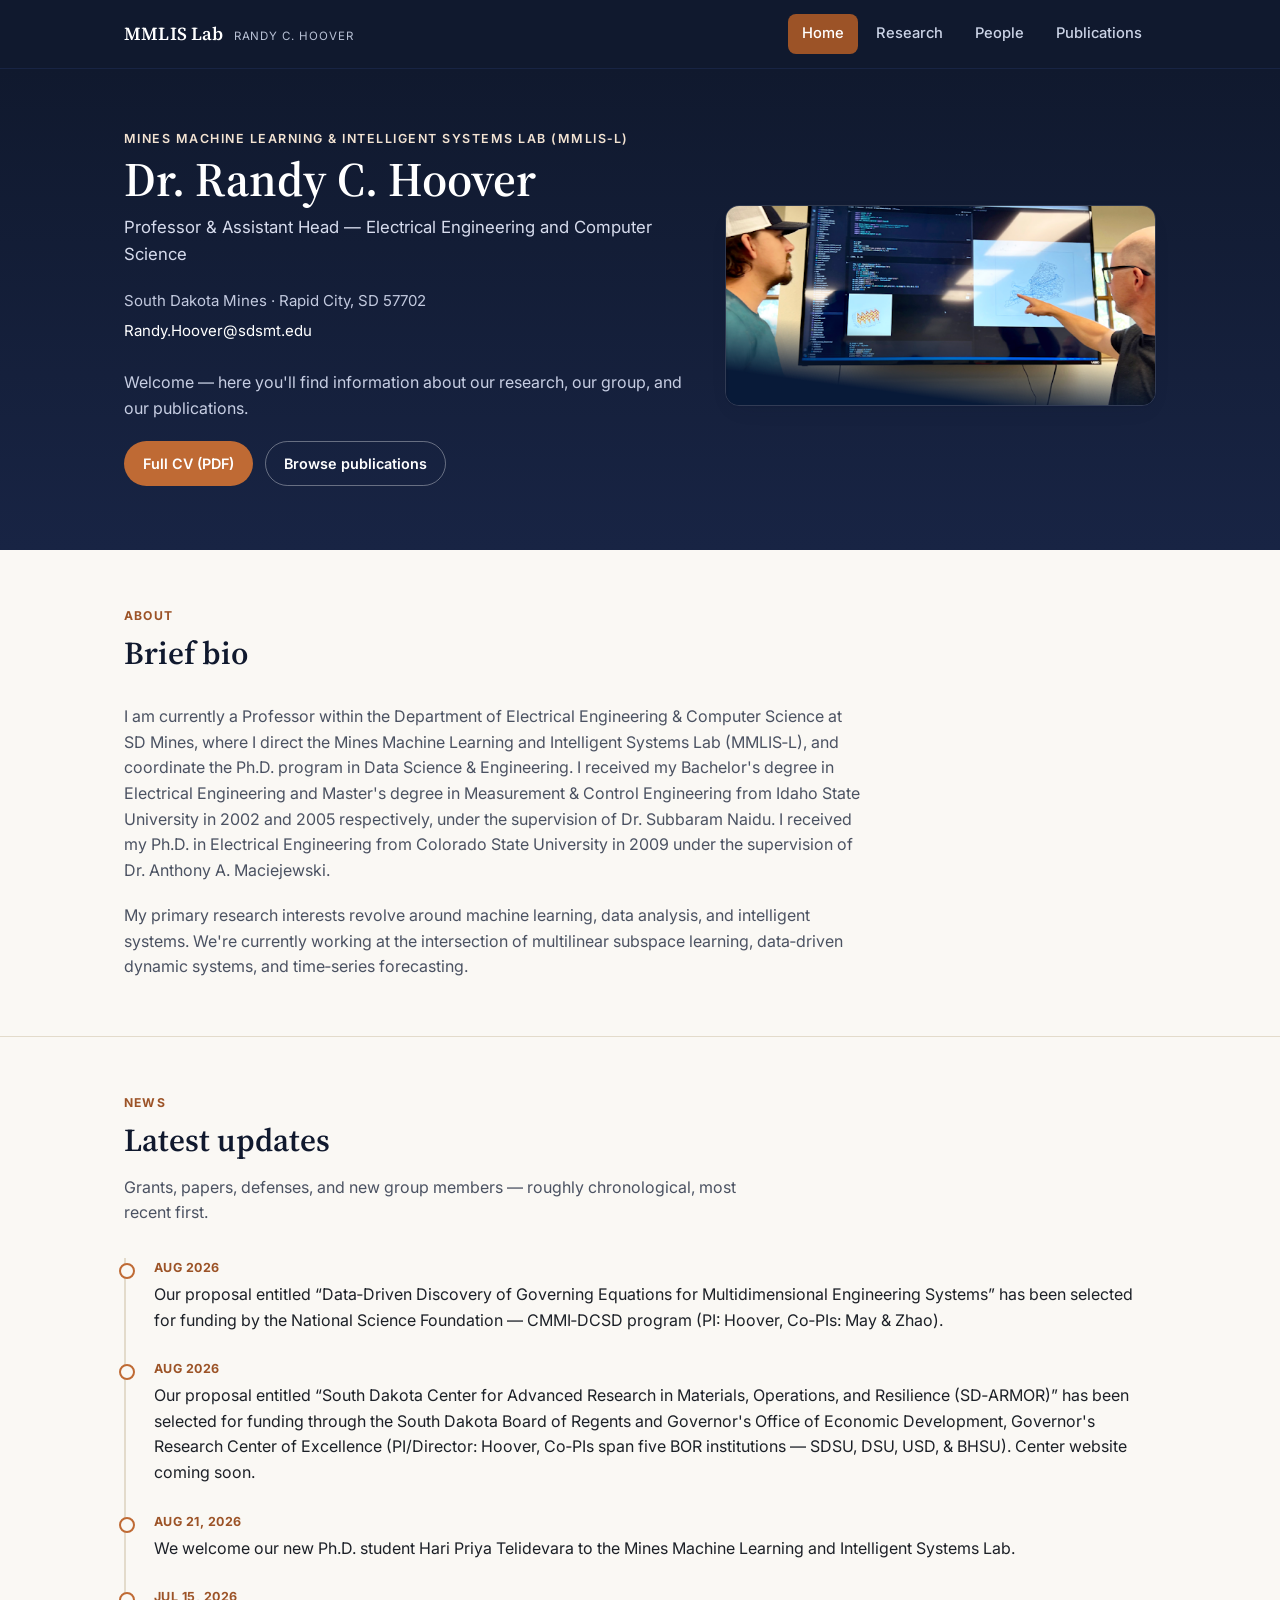
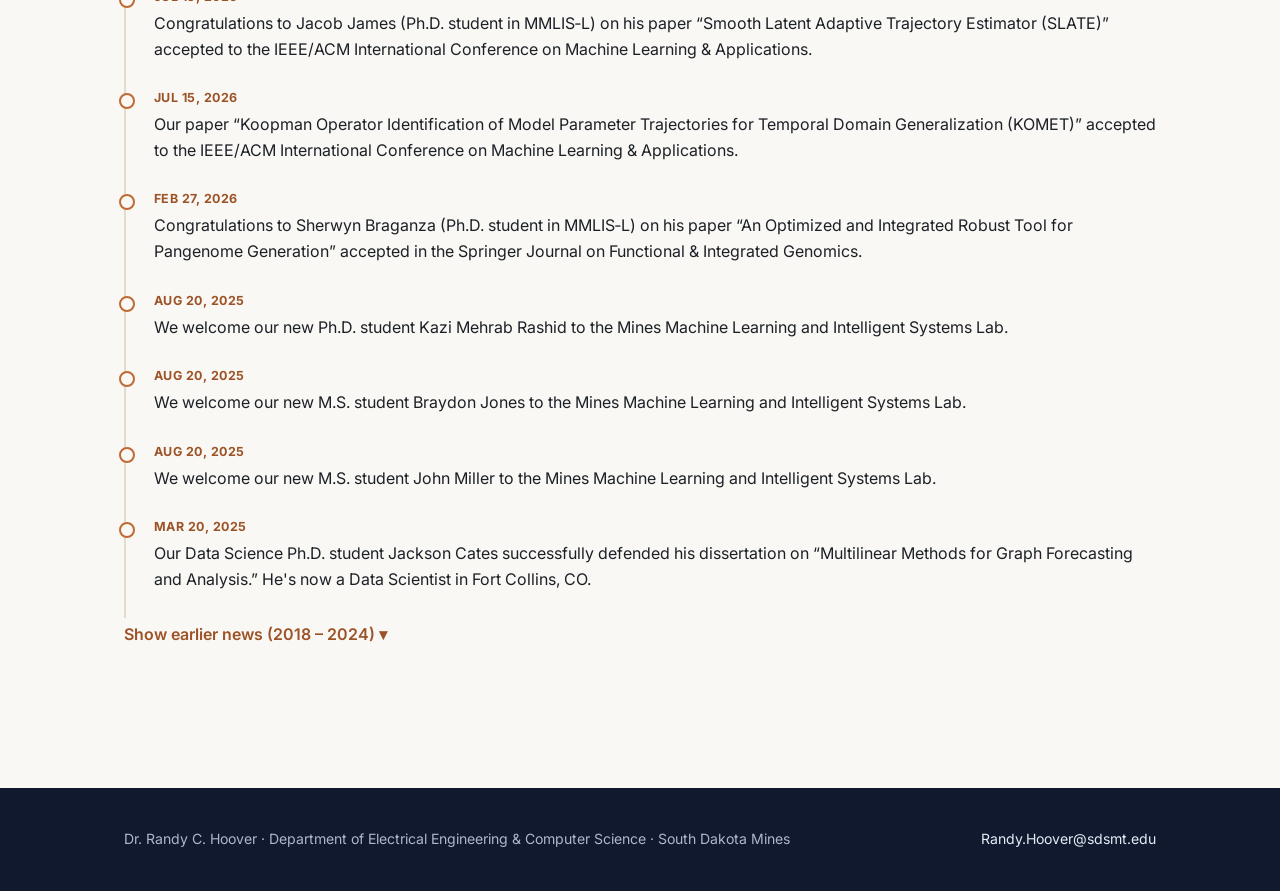
==== index.html @ fc9e91f2 "Add files via upload" ====
<!DOCTYPE html>
<html lang="en">
<head>
<meta charset="UTF-8">
<meta name="viewport" content="width=device-width, initial-scale=1.0">
<title>Randy C. Hoover — Machine Learning &amp; Data Science</title>
<meta name="description" content="Dr. Randy C. Hoover, Professor of Electrical Engineering &amp; Computer Science at South Dakota Mines, directs the Mines Machine Learning and Intelligent Systems Lab (MMLIS-L).">
<link rel="icon" href="assets/img/favicon.ico" sizes="any">
<link rel="icon" type="image/png" sizes="32x32" href="assets/img/favicon-32.png">
<link rel="icon" type="image/png" sizes="192x192" href="assets/img/favicon-192.png">
<link rel="apple-touch-icon" href="assets/img/apple-touch-icon.png">
<link rel="preconnect" href="https://fonts.googleapis.com">
<link rel="preconnect" href="https://fonts.gstatic.com" crossorigin>
<link href="https://fonts.googleapis.com/css2?family=Inter:wght@400;500;600;700&family=Source+Serif+4:opsz,wght@8..60,500;8..60,600;8..60,700&display=swap" rel="stylesheet">
<link rel="stylesheet" href="assets/css/style.css">
</head>
<body>

<header class="site-header">
  <div class="wrap">
    <a class="brand" href="index.html">MMLIS Lab <small>Randy&nbsp;C.&nbsp;Hoover</small></a>
    <nav class="primary-nav" aria-label="Primary">
      <ul>
        <li><a href="index.html" class="active">Home</a></li>
        <li><a href="research.html">Research</a></li>
        <li><a href="people.html">People</a></li>
        <li><a href="publications.html">Publications</a></li>
      </ul>
    </nav>
  </div>
</header>

<section class="hero">
  <div class="wrap">
    <div>
      <span class="hero-eyebrow">Mines Machine Learning &amp; Intelligent Systems Lab (MMLIS‑L)</span>
      <h1>Dr. Randy C. Hoover</h1>
      <p class="role">Professor &amp; Assistant Head — Electrical Engineering and Computer Science</p>
      <ul class="contact-list">
        <li>South Dakota Mines · Rapid City, SD 57702</li>
        <li><a href="mailto:Randy.Hoover@sdsmt.edu">Randy.Hoover@sdsmt.edu</a></li>
      </ul>
      <p>Welcome — here you'll find information about our research, our group, and our publications.</p>
      <div style="display:flex; gap:12px; flex-wrap:wrap; margin-top:20px;">
        <a class="btn" href="https://drive.google.com/file/d/1piktQqiR2NVhsO9pKw21LPVmh0MxeNU4/view?usp=share_link" target="_blank" rel="noopener">Full CV (PDF)</a>
        <a class="btn ghost" href="publications.html">Browse publications</a>
      </div>
    </div>
    <div class="hero-photo">
      <img src="assets/img/team-photo.png" alt="Dr. Hoover and a graduate student reviewing research code and a graph visualization on a monitor.">
    </div>
  </div>
</section>

<main>

  <section class="section bio">
    <div class="wrap">
      <div class="section-head">
        <span class="kicker">About</span>
        <h2>Brief bio</h2>
      </div>
      <div style="max-width: 74ch;">
        <p>I am currently a Professor within the Department of Electrical Engineering &amp; Computer Science at SD Mines, where I direct the Mines Machine Learning and Intelligent Systems Lab (MMLIS‑L), and coordinate the Ph.D. program in Data Science &amp; Engineering. I received my Bachelor's degree in Electrical Engineering and Master's degree in Measurement &amp; Control Engineering from Idaho State University in 2002 and 2005 respectively, under the supervision of Dr. Subbaram Naidu. I received my Ph.D. in Electrical Engineering from Colorado State University in 2009 under the supervision of Dr. Anthony A. Maciejewski.</p>
        <p style="margin-top:20px;">My primary research interests revolve around machine learning, data analysis, and intelligent systems. We're currently working at the intersection of multilinear subspace learning, data‑driven dynamic systems, and time‑series forecasting.</p>
      </div>
    </div>
  </section>

  <section class="section">
    <div class="wrap">
      <div class="section-head">
        <span class="kicker">News</span>
        <h2>Latest updates</h2>
        <p>Grants, papers, defenses, and new group members — roughly chronological, most recent first.</p>
      </div>

      <ol class="timeline" reversed>
        <li><span class="date">Aug 2026</span><p class="entry">Our proposal entitled &ldquo;Data‑Driven Discovery of Governing Equations for Multidimensional Engineering Systems&rdquo; has been selected for funding by the National Science Foundation — CMMI‑DCSD program (PI: Hoover, Co‑PIs: May &amp; Zhao).</p></li>
        <li><span class="date">Aug 2026</span><p class="entry">Our proposal entitled &ldquo;South Dakota Center for Advanced Research in Materials, Operations, and Resilience (SD‑ARMOR)&rdquo; has been selected for funding through the South Dakota Board of Regents and Governor's Office of Economic Development, Governor's Research Center of Excellence (PI/Director: Hoover, Co‑PIs span five BOR institutions — SDSU, DSU, USD, &amp; BHSU). Center website coming soon.</p></li>
        <li><span class="date">Aug 21, 2026</span><p class="entry">We welcome our new Ph.D. student Hari Priya Telidevara to the Mines Machine Learning and Intelligent Systems Lab.</p></li>
        <li><span class="date">Jul 15, 2026</span><p class="entry">Congratulations to Jacob James (Ph.D. student in MMLIS‑L) on his paper &ldquo;Smooth Latent Adaptive Trajectory Estimator (SLATE)&rdquo; accepted to the IEEE/ACM International Conference on Machine Learning &amp; Applications.</p></li>
        <li><span class="date">Jul 15, 2026</span><p class="entry">Our paper &ldquo;Koopman Operator Identification of Model Parameter Trajectories for Temporal Domain Generalization (KOMET)&rdquo; accepted to the IEEE/ACM International Conference on Machine Learning &amp; Applications.</p></li>
        <li><span class="date">Feb 27, 2026</span><p class="entry">Congratulations to Sherwyn Braganza (Ph.D. student in MMLIS‑L) on his paper &ldquo;An Optimized and Integrated Robust Tool for Pangenome Generation&rdquo; accepted in the Springer Journal on Functional &amp; Integrated Genomics.</p></li>
        <li><span class="date">Aug 20, 2025</span><p class="entry">We welcome our new Ph.D. student Kazi Mehrab Rashid to the Mines Machine Learning and Intelligent Systems Lab.</p></li>
        <li><span class="date">Aug 20, 2025</span><p class="entry">We welcome our new M.S. student Braydon Jones to the Mines Machine Learning and Intelligent Systems Lab.</p></li>
        <li><span class="date">Aug 20, 2025</span><p class="entry">We welcome our new M.S. student John Miller to the Mines Machine Learning and Intelligent Systems Lab.</p></li>
        <li><span class="date">Mar 20, 2025</span><p class="entry">Our Data Science Ph.D. student Jackson Cates successfully defended his dissertation on &ldquo;Multilinear Methods for Graph Forecasting and Analysis.&rdquo; He's now a Data Scientist in Fort Collins, CO.</p></li>
      </ol>

      <details class="more-news">
        <summary style="cursor:pointer; font-weight:600; color:var(--accent-dark); margin: 4px 0 24px; list-style:none;">Show earlier news (2018 – 2024) ▾</summary>
        <ol class="timeline" style="margin-top:20px;" reversed>
          <li><span class="date">May 7, 2025</span><p class="entry">Our Computer Science M.S. student Jacob James successfully completed his degree and is now pursuing a Ph.D. in Data Science and Engineering at SD Mines.</p></li>
          <li><span class="date">Sep 9, 2024</span><p class="entry">Our Data Science Ph.D. student Brian Fehrman (co‑advised with Dr. Francis Akowuah) successfully defended his dissertation on &ldquo;Investigating Machine Learning VBA Macro Analysis using Machine Learning in a Constrained Environment.&rdquo; He's currently working for Black Hills Information Security.</p></li>
          <li><span class="date">Jan 1, 2024</span><p class="entry">Our NSF REU site entitled &ldquo;Collaboration to Combat Crime&rdquo; was selected for award. We have open positions for undergraduate students interested in pursuing research in data science to understand, disrupt, and dismantle criminal networks. More information on the REU site can be found <a href="https://www.sdstate.edu/chemistry-biochemistry-physics/willand-charnley-lab/collaboration-combat-crime-c3-research" target="_blank" rel="noopener">here</a>.</p></li>
          <li><span class="date">Dec 1, 2024</span><p class="entry">Our paper entitled &ldquo;TSGCN: A Framework for Hierarchical Graph Representation Learning&rdquo; has been accepted to the IEEE Transactions on Network Science and Engineering (TNSE).</p></li>
          <li><span class="date">Sep 4, 2024</span><p class="entry">Our paper entitled &ldquo;Evading VBA Malware Classification using Model Extraction Attacks and Stochastic Search Methods&rdquo; has been accepted for publication in the IEEE Cyber Awareness and Research Symposium (CARS).</p></li>
          <li><span class="date">Apr 1, 2024</span><p class="entry">Our paper entitled &ldquo;Tensor Discriminant Analysis on Grassman Manifolds with Application to Human Action Recognition&rdquo; has been accepted to the Springer Journal of Machine Learning and Cybernetics.</p></li>
          <li><span class="date">Mar 1, 2024</span><p class="entry">Our proposal entitled &ldquo;High spatial‑temporal resolution soil moisture retrieval using deep learning fusion of multimodal satellite streams&rdquo; has been selected for award through NASA (collaboration with SD Mines, SDSU, and OLC).</p></li>
          <li><span class="date">Aug 21, 2023</span><p class="entry">Dr. Hoover is currently on sabbatical for the Fall 2023 semester.</p></li>
          <li><span class="date">Aug 15, 2023</span><p class="entry">Our Data Science Ph.D. student Cagri Ozdemir successfully defended his dissertation on &ldquo;Multilinear Subspace Learning via Invertible Transforms and Grassman Manifold Analysis.&rdquo; He's now a postdoctoral scholar at the University of North Texas.</p></li>
          <li><span class="date">Sep 2022</span><p class="entry">Our paper entitled &ldquo;Anomaly Detection from Multilinear Observations via Time‑Series Analysis and 3DTPCA&rdquo; has been accepted for publication at the IEEE/ACM International Conference on Machine Learning and Applications.</p></li>
          <li><span class="date">Sep 2022</span><p class="entry">Our paper entitled &ldquo;Kernelization of Tensor Discriminant Analysis with Application to Image Recognition&rdquo; has been accepted for publication at the IEEE/ACM International Conference on Machine Learning and Applications.</p></li>
          <li><span class="date">Jun 2022</span><p class="entry">Our proposal entitled &ldquo;Intelligent Automation through Dynamic Networks and Multilinear Time‑Series Analysis&rdquo; has been selected for funding through the Naval Surface Warfare Center — Dahlgren Division (PI: Hoover, Co‑PI: Caudle).</p></li>
          <li><span class="date">May 2022</span><p class="entry">I was promoted from Associate Professor to Full Professor within the Computer Science and Engineering Department.</p></li>
          <li><span class="date">May 2022</span><p class="entry">A new Ph.D. student, Jackson Cates, joined our group.</p></li>
          <li><span class="date">May 2022</span><p class="entry">Our new Ph.D. program in Data Science &amp; Engineering was approved.</p></li>
          <li><span class="date">Sep 2021</span><p class="entry">Our paper entitled &ldquo;Fast Tensor Singular Value Decomposition Using the Low‑Resolution Features of Tensors&rdquo; has been accepted for publication at the IEEE/ACM International Conference on Machine Learning and Applications.</p></li>
          <li><span class="date">Sep 2021</span><p class="entry">Our paper entitled &ldquo;Transform‑Based Tensor Auto Regression for Multilinear Time Series Forecasting&rdquo; has been accepted for publication at the IEEE/ACM International Conference on Machine Learning and Applications.</p></li>
          <li><span class="date">Jun 2021</span><p class="entry">Our proposal entitled &ldquo;Governor's Center for Understanding and Disrupting the Illicit Economy&rdquo; has been selected for funding through South Dakota's Governor's Office of Economic Development (SD Mines team — PI: Jon Kellar, Co‑PIs: Hoover and Crawford).</p></li>
          <li><span class="date">May 2021</span><p class="entry">Our paper entitled &ldquo;2DTPCA: A New Approach to Multilinear Principal Component Analysis&rdquo; has been accepted for publication at the IEEE International Conference on Image Processing.</p></li>
          <li><span class="date">Jan 2021</span><p class="entry">Our paper entitled &ldquo;Autonomous Multi‑agent Systems Using SVGS Camera Sensor for Lunar Surface Mobility Applications&rdquo; has been accepted for publication at the IEEE Aerospace Conference.</p></li>
          <li><span class="date">Jul 2020</span><p class="entry">Our proposal entitled &ldquo;Multilinear Subspace Methods for Learning and Recovery using Tensor‑Tensor Decompositions&rdquo; has been selected for funding through the National Science Foundation — CISE‑RI program (PI: Hoover, Co‑PIs: Caudle &amp; Braman). We had an opening for a Ph.D. student starting Fall 2020.</p></li>
          <li><span class="date">Feb 2020</span><p class="entry">Our paper &ldquo;Mobile Fiducial‑Based Collaborative Localization and Mapping (CLAM): Preliminary Results and Future Directions&rdquo; was accepted for publication at the USCToMM Symposium on Mechanical Systems and Robotics.</p></li>
          <li><span class="date">Feb 2020</span><p class="entry">Our paper &ldquo;Validation of Vision‑based State Estimation for Localization of Agents and Swarm Formation&rdquo; was accepted for publication at the USCToMM Symposium on Mechanical Systems and Robotics.</p></li>
          <li><span class="date">Feb 2020</span><p class="entry">Our paper &ldquo;A Review of Flow Field Forecasting: A High Dimensional Forecasting Procedure&rdquo; was accepted for publication in the WIRES Journal on Computational Statistics.</p></li>
          <li><span class="date">Jan 2020</span><p class="entry">Received a new Naval Surface Warfare Center — Keyport grant to support our research on &ldquo;Swarm Localization and Intelligent Mapping (SLIM) for Unmanned Underwater Vehicle Swarms&rdquo; (PI: Hadi Fekrmandi).</p></li>
          <li><span class="date">Sep 2019</span><p class="entry">Our paper &ldquo;Advanced Decision Making and Interpretability through Neural Shrubs&rdquo; was accepted for publication/presentation at the 18th IEEE International Conference on Machine Learning and Applications (ICMLA).</p></li>
          <li><span class="date">Jun 2019</span><p class="entry">Our paper &ldquo;Vision‑based Guidance and Navigation for Swarm of Small Satellites in a Formation Flying Mission&rdquo; was accepted for publication/presentation at the 32nd Florida Conference for Recent Advances in Robotics.</p></li>
          <li><span class="date">May 2019</span><p class="entry">Our paper &ldquo;Underwater Navigation Using Geomagnetic Field Variations&rdquo; was accepted for publication/presentation at the IEEE International Conference on Electro/Information Technology (EIT).</p></li>
          <li><span class="date">Apr 2019</span><p class="entry">Congratulations to Kavitha Konduru for successfully defending her thesis, &ldquo;Application of Image Segmentation to Analyze Biofilm Images.&rdquo; Kavitha accepted a permanent position with Regional Health on their programming team.</p></li>
          <li><span class="date">Mar 2019</span><p class="entry">Received a new NASA seed grant from the SD Space Grant Consortium to support our research on &ldquo;Cross Comparison of Virtual Reality Systems for Education and Research Suitability&rdquo; (PI: Lisa Rebenitsch).</p></li>
          <li><span class="date">Mar 2019</span><p class="entry">Received a new NASA seed grant from the SD Space Grant Consortium to support the &ldquo;NASA Apollo 50th — Apollo Next Giant Leap Student Challenge&rdquo; (PI: Jason Ash).</p></li>
          <li><span class="date">Feb 2019</span><p class="entry">Received a new Naval Surface Warfare Center — Dahlgren grant to support our research on &ldquo;Dimensionality Reduction of Streaming Big Data for Clustering, Classification and Visualization via Incremental Multi‑Linear Subspace Learning&rdquo; (Co‑PI: Kyle Caudle).</p></li>
          <li><span class="date">Jan 2019</span><p class="entry">Received a new NASA seed grant to support our research on &ldquo;Developing Small Satellite Formation Flying Capability by Distributed State Estimation and Intelligent Control of Swarm using Vision‑based Guidance&rdquo; (PI: Hadi Fekrmandi, Co‑PI: Zhen Ni, SDSU).</p></li>
          <li><span class="date">Nov 2018</span><p class="entry">Our paper &ldquo;Examining Intermediate Data Reduction Algorithms for use with t‑SNE&rdquo; was accepted for publication/presentation at the 3rd International Conference on Compute and Data Analysis (ICCDA).</p></li>
          <li><span class="date">Nov 2018</span><p class="entry">Our paper &ldquo;Building a Better Decision Tree by Delaying the Split Decision&rdquo; was accepted for publication/presentation at the 3rd International Conference on Compute and Data Analysis (ICCDA).</p></li>
          <li><span class="date">Nov 2018</span><p class="entry">Our paper &ldquo;Flow Field Forecasting with Many Predictors&rdquo; was accepted for publication/presentation at the 3rd International Conference on Compute and Data Analysis (ICCDA).</p></li>
          <li><span class="date">Sep 2018</span><p class="entry">Our paper &ldquo;Multi‑Linear Discriminant Analysis through Tensor‑Tensor Decompositions&rdquo; was accepted for publication/presentation at the 17th IEEE International Conference on Machine Learning and Applications (ICMLA).</p></li>
        </ol>
      </details>
    </div>
  </section>

</main>

<footer class="site-footer">
  <div class="wrap">
    <div>Dr. Randy C. Hoover · Department of Electrical Engineering &amp; Computer Science · South Dakota Mines</div>
    <div><a href="mailto:Randy.Hoover@sdsmt.edu">Randy.Hoover@sdsmt.edu</a></div>
  </div>
</footer>

</body>
</html>
---- assets/css/style.css ----
/* ===========================================================
   Randy C. Hoover — research site
   Shared stylesheet
   =========================================================== */

:root {
  --navy: #10192e;
  --navy-2: #182444;
  --ink: #1c2027;
  --ink-soft: #4b5262;
  --paper: #faf8f4;
  --paper-2: #f2ece0;
  --line: #e3dbcb;
  --accent: #bf6a34;
  --accent-dark: #9c5327;
  --accent-soft: #f3e3d2;
  --teal: #2f6e68;
  --teal-soft: #dfeae7;
  --max: 1080px;
  --radius: 14px;
  --shadow: 0 1px 2px rgba(16, 25, 46, 0.06), 0 8px 24px -12px rgba(16, 25, 46, 0.18);
}

* { box-sizing: border-box; }

html {
  scroll-behavior: smooth;
}

body {
  margin: 0;
  font-family: "Inter", -apple-system, BlinkMacSystemFont, "Segoe UI", Roboto, sans-serif;
  color: var(--ink);
  background: var(--paper);
  line-height: 1.6;
  -webkit-font-smoothing: antialiased;
}

h1, h2, h3, h4 {
  font-family: "Source Serif 4", Georgia, "Times New Roman", serif;
  color: var(--navy);
  line-height: 1.2;
  margin: 0 0 0.5em;
  font-weight: 600;
}

h1 { font-size: clamp(2.1rem, 4vw, 3rem); }
h2 { font-size: clamp(1.5rem, 3vw, 2rem); }
h3 { font-size: 1.25rem; }

p { margin: 0 0 1em; color: var(--ink-soft); }

a { color: var(--accent-dark); text-decoration: none; }
a:hover { text-decoration: underline; }

img { max-width: 100%; display: block; }

.wrap {
  max-width: var(--max);
  margin: 0 auto;
  padding: 0 24px;
}

/* ---------- header / nav ---------- */

.site-header {
  background: var(--navy);
  border-bottom: 1px solid var(--navy-2);
}

.site-header .wrap {
  display: flex;
  align-items: center;
  justify-content: space-between;
  height: 68px;
}

.brand {
  display: flex;
  align-items: baseline;
  gap: 10px;
  color: #fff;
  font-family: "Source Serif 4", Georgia, serif;
  font-size: 1.15rem;
  font-weight: 600;
  letter-spacing: 0.01em;
}

.brand small {
  font-family: "Inter", sans-serif;
  font-weight: 400;
  font-size: 0.72rem;
  color: #b9c2d6;
  letter-spacing: 0.08em;
  text-transform: uppercase;
}

.brand:hover { text-decoration: none; }

nav.primary-nav ul {
  list-style: none;
  display: flex;
  gap: 4px;
  margin: 0;
  padding: 0;
}

nav.primary-nav a {
  color: #cbd3e6;
  font-size: 0.92rem;
  font-weight: 500;
  padding: 8px 14px;
  border-radius: 8px;
  display: inline-block;
}

nav.primary-nav a:hover {
  color: #fff;
  text-decoration: none;
  background: rgba(255,255,255,0.08);
}

nav.primary-nav a.active {
  color: #fff;
  background: var(--accent-dark);
}

.nav-toggle {
  display: none;
}

/* ---------- hero ---------- */

.hero {
  background: linear-gradient(180deg, var(--navy) 0%, var(--navy-2) 100%);
  color: #fff;
  padding: 56px 0 64px;
}

.hero .wrap {
  display: grid;
  grid-template-columns: 1.3fr 1fr;
  gap: 40px;
  align-items: center;
}

.hero-eyebrow {
  text-transform: uppercase;
  letter-spacing: 0.12em;
  font-size: 0.78rem;
  color: var(--accent-soft);
  font-weight: 600;
  margin-bottom: 14px;
}

.hero h1 { color: #fff; margin-bottom: 6px; }

.hero .role {
  font-size: 1.05rem;
  color: #d7dced;
  margin-bottom: 18px;
}

.hero .contact-list {
  list-style: none;
  padding: 0;
  margin: 0 0 24px;
  font-size: 0.94rem;
  color: #c3cadf;
}

.hero .contact-list li {
  padding: 3px 0;
}

.hero .contact-list a { color: #fff; }

.hero p { color: #c7cee3; }
.hero .role { color: #d7dced; }

.btn {
  display: inline-flex;
  align-items: center;
  gap: 8px;
  padding: 10px 18px;
  border-radius: 999px;
  background: var(--accent);
  color: #fff;
  font-weight: 600;
  font-size: 0.9rem;
  border: 1px solid transparent;
}

.btn:hover { background: var(--accent-dark); text-decoration: none; }

.btn.ghost {
  background: transparent;
  border-color: rgba(255,255,255,0.35);
  color: #fff;
}

.btn.ghost:hover { background: rgba(255,255,255,0.1); }

.hero-photo {
  border-radius: var(--radius);
  overflow: hidden;
  box-shadow: var(--shadow);
  border: 1px solid rgba(255,255,255,0.12);
}

.hero-photo img { width: 100%; height: 100%; object-fit: cover; }

/* ---------- sections ---------- */

main { display: block; }

.section {
  padding: 56px 0;
}

.section + .section {
  border-top: 1px solid var(--line);
}

.section-head {
  margin-bottom: 32px;
}

.section-head .kicker {
  text-transform: uppercase;
  letter-spacing: 0.1em;
  font-size: 0.76rem;
  font-weight: 700;
  color: var(--accent-dark);
  margin-bottom: 8px;
  display: block;
}

.section-head p {
  max-width: 62ch;
}

.bio p:last-child { margin-bottom: 0; }

.interests-line {
  border-left: 3px solid var(--accent);
  background: var(--paper-2);
  padding: 16px 20px;
  border-radius: 0 10px 10px 0;
  color: var(--ink);
  font-size: 1.02rem;
}

/* ---------- news timeline ---------- */

.timeline {
  position: relative;
  margin: 0;
  padding: 0;
  list-style: none;
  border-left: 2px solid var(--line);
}

.timeline li {
  position: relative;
  padding: 0 0 26px 28px;
}

.timeline li::before {
  content: "";
  position: absolute;
  left: -7px;
  top: 5px;
  width: 12px;
  height: 12px;
  border-radius: 50%;
  background: var(--paper);
  border: 2px solid var(--accent);
}

.timeline .date {
  display: block;
  font-size: 0.78rem;
  font-weight: 700;
  letter-spacing: 0.04em;
  color: var(--accent-dark);
  margin-bottom: 4px;
  text-transform: uppercase;
}

.timeline .entry { color: var(--ink); margin: 0; }

.timeline-year-toggle {
  margin-top: 28px;
  text-align: center;
}

.timeline-more {
  display: none;
}

.timeline-more.shown {
  display: block;
}

/* ---------- research cards ---------- */

.project-grid {
  display: grid;
  grid-template-columns: 1fr;
  gap: 28px;
}

.project-card {
  display: grid;
  grid-template-columns: 140px 1fr;
  gap: 26px;
  align-items: start;
  background: #fff;
  border: 1px solid var(--line);
  border-radius: var(--radius);
  padding: 26px;
}

.project-icon {
  width: 96px;
  height: 96px;
  border-radius: 20px;
  display: flex;
  align-items: center;
  justify-content: center;
  background: var(--paper-2);
}

.project-icon svg { width: 56px; height: 56px; }

.project-card h3 { margin-bottom: 8px; }

.project-card p:last-child { margin-bottom: 0; }

.project-card .placeholder-note {
  font-size: 0.85rem;
  color: #8b93a5;
  font-style: italic;
}

/* ---------- people ---------- */

.people-grid {
  display: grid;
  grid-template-columns: repeat(2, 1fr);
  gap: 20px;
}

.person-card {
  display: flex;
  gap: 16px;
  background: #fff;
  border: 1px solid var(--line);
  border-radius: var(--radius);
  padding: 20px;
}

.avatar {
  flex: none;
  width: 56px;
  height: 56px;
  border-radius: 50%;
  display: flex;
  align-items: center;
  justify-content: center;
  color: #fff;
  font-family: "Source Serif 4", serif;
  font-weight: 600;
  font-size: 1.05rem;
}

.person-card h4 {
  font-family: "Source Serif 4", serif;
  color: var(--navy);
  font-size: 1.05rem;
  margin: 0 0 3px;
}

.person-role {
  font-size: 0.86rem;
  color: var(--accent-dark);
  font-weight: 600;
  margin-bottom: 4px;
}

.person-detail {
  font-size: 0.88rem;
  color: var(--ink-soft);
  margin: 0;
}

.alumni-list {
  border-top: 1px solid var(--line);
}

.alumni-row {
  display: grid;
  grid-template-columns: 44px 1.4fr 2fr;
  gap: 18px;
  align-items: start;
  padding: 16px 0;
  border-bottom: 1px solid var(--line);
}

.alumni-row .avatar {
  width: 40px;
  height: 40px;
  font-size: 0.86rem;
}

.alumni-row h4 {
  font-family: "Source Serif 4", serif;
  color: var(--navy);
  font-size: 1rem;
  margin: 0 0 2px;
}

.alumni-row .person-role {
  margin-bottom: 0;
}

.alumni-row .person-detail { font-size: 0.86rem; }

/* ---------- publications ---------- */

.pub-toolbar {
  display: flex;
  align-items: center;
  justify-content: space-between;
  flex-wrap: wrap;
  gap: 16px;
  margin-bottom: 8px;
}

.pub-year {
  margin-top: 40px;
}

.pub-year:first-of-type { margin-top: 0; }

.pub-year h2 {
  font-size: 1.3rem;
  border-bottom: 2px solid var(--accent-soft);
  padding-bottom: 8px;
  margin-bottom: 18px;
}

.pub-list {
  list-style: none;
  margin: 0;
  padding: 0;
}

.pub-list li {
  padding: 12px 0;
  border-bottom: 1px solid var(--line);
  color: var(--ink);
  font-size: 0.97rem;
}

.pub-list li:last-child { border-bottom: none; }

.pub-list .venue {
  color: var(--ink-soft);
  font-style: italic;
}

/* ---------- footer ---------- */

footer.site-footer {
  background: var(--navy);
  color: #aeb6cb;
  padding: 40px 0;
  margin-top: 60px;
  font-size: 0.88rem;
}

footer.site-footer a { color: #e7ebf5; }

footer.site-footer .wrap {
  display: flex;
  justify-content: space-between;
  flex-wrap: wrap;
  gap: 12px;
}

/* ---------- table-scroll (mobile-safe wide content) ---------- */

.table-scroll {
  overflow-x: auto;
  -webkit-overflow-scrolling: touch;
}

/* ---------- responsive ---------- */

@media (max-width: 860px) {
  .hero .wrap { grid-template-columns: 1fr; }
  .hero-photo { max-width: 420px; }
  .project-card { grid-template-columns: 1fr; }
  .project-icon { width: 72px; height: 72px; }
  .project-icon svg { width: 40px; height: 40px; }
  .people-grid { grid-template-columns: 1fr; }
  .alumni-row { grid-template-columns: 40px 1fr; }
  .alumni-row .person-detail { grid-column: 1 / -1; }
}

@media (max-width: 640px) {
  .site-header .wrap { height: 60px; }
  .brand small { display: none; }
  nav.primary-nav ul { gap: 0; }
  nav.primary-nav a { padding: 8px 10px; font-size: 0.86rem; }
  .section { padding: 40px 0; }
  footer.site-footer .wrap { flex-direction: column; }
}

@media (max-width: 480px) {
  nav.primary-nav a span.full { display: none; }
}
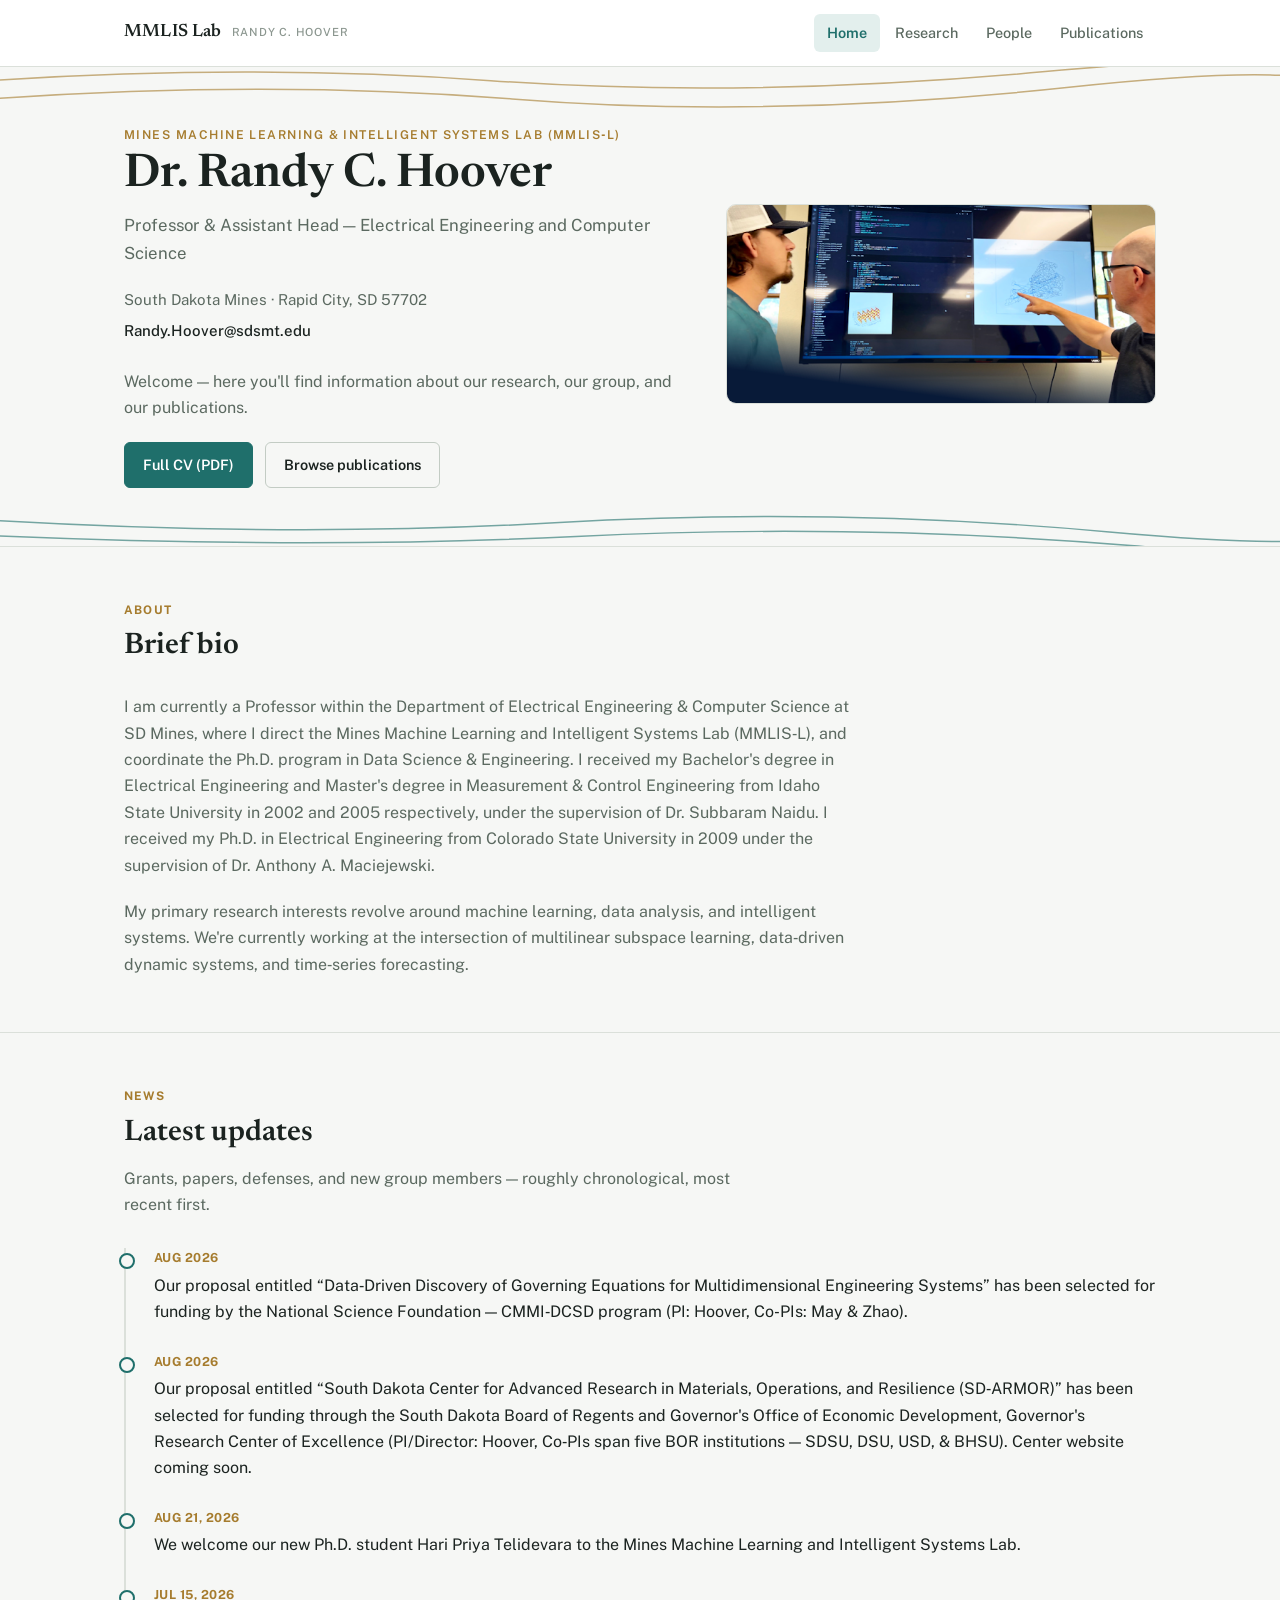
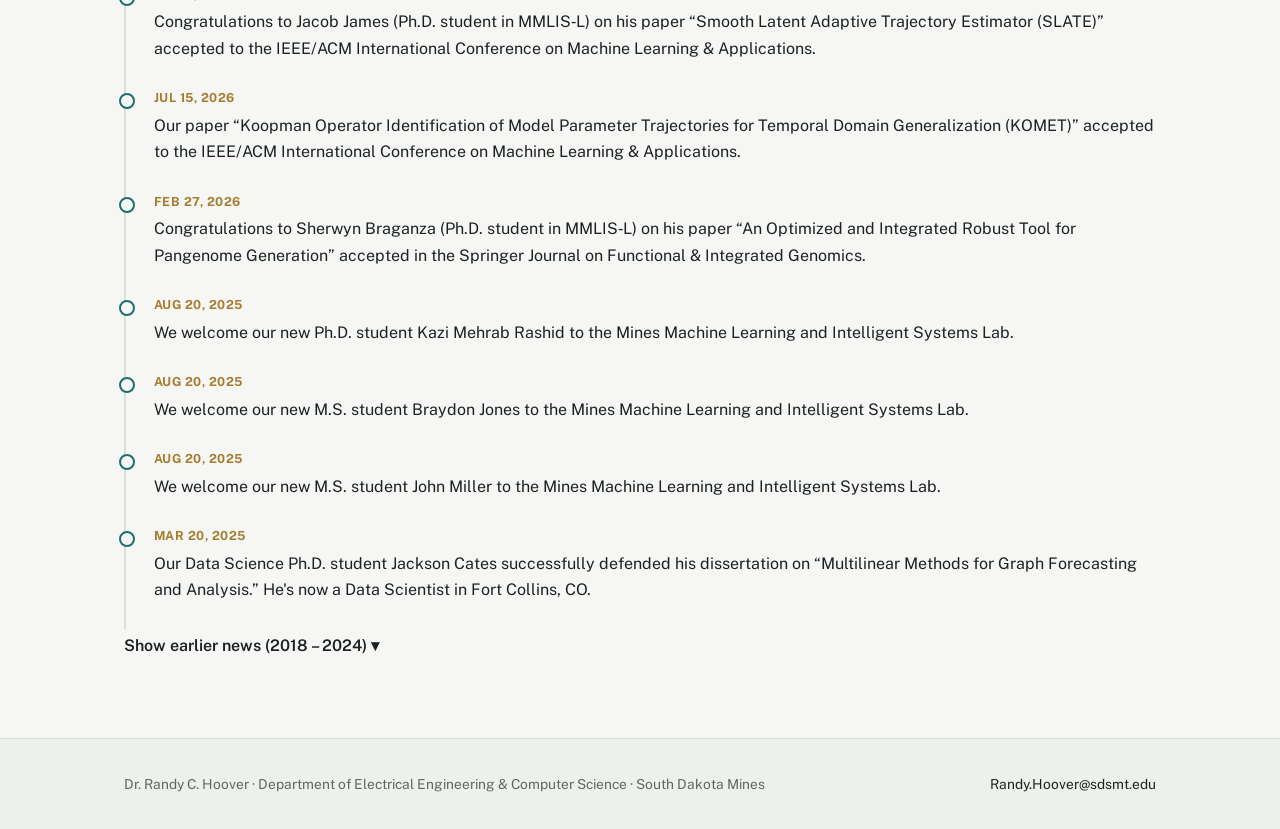
==== commit f9b2a8bc: "Add files via upload" ====
--- a/index.html
+++ b/index.html
@@ -11,7 +11,7 @@
 <link rel="apple-touch-icon" href="assets/img/apple-touch-icon.png">
 <link rel="preconnect" href="https://fonts.googleapis.com">
 <link rel="preconnect" href="https://fonts.gstatic.com" crossorigin>
-<link href="https://fonts.googleapis.com/css2?family=Inter:wght@400;500;600;700&family=Source+Serif+4:opsz,wght@8..60,500;8..60,600;8..60,700&display=swap" rel="stylesheet">
+<link href="https://fonts.googleapis.com/css2?family=Public+Sans:wght@400;500;600;700&family=Newsreader:opsz,wght@6..72,500;6..72,600;6..72,700&display=swap" rel="stylesheet">
 <link rel="stylesheet" href="assets/css/style.css">
 </head>
 <body>
@@ -31,6 +31,12 @@
 </header>
 
 <section class="hero">
+  <svg class="hero-lines" viewBox="0 0 1200 420" preserveAspectRatio="none" aria-hidden="true">
+    <path d="M-40 14 Q220 -4 460 12 T980 4 T1260 16" fill="none" stroke="#a67c2e" stroke-width="1.3"/>
+    <path d="M-40 30 Q240 10 480 28 T1000 18 T1260 32" fill="none" stroke="#a67c2e" stroke-width="1.3"/>
+    <path d="M-40 396 Q260 414 520 400 T1040 408 T1260 394" fill="none" stroke="#1f6f6b" stroke-width="1.3"/>
+    <path d="M-40 410 Q280 424 540 412 T1060 420 T1260 408" fill="none" stroke="#1f6f6b" stroke-width="1.3"/>
+  </svg>
   <div class="wrap">
     <div>
       <span class="hero-eyebrow">Mines Machine Learning &amp; Intelligent Systems Lab (MMLIS‑L)</span>
--- a/assets/css/style.css
+++ b/assets/css/style.css
@@ -1,57 +1,59 @@
 /* ===========================================================
    Randy C. Hoover — research site
-   Shared stylesheet
+   "Contour" — light, editorial, journal-like.
+   Bone-white ground, ink-black text, a single pine-teal accent;
+   ochre reserved for contour-line motifs and small kickers.
    =========================================================== */
 
 :root {
-  --navy: #10192e;
-  --navy-2: #182444;
-  --ink: #1c2027;
-  --ink-soft: #4b5262;
-  --paper: #faf8f4;
-  --paper-2: #f2ece0;
-  --line: #e3dbcb;
-  --accent: #bf6a34;
-  --accent-dark: #9c5327;
-  --accent-soft: #f3e3d2;
-  --teal: #2f6e68;
-  --teal-soft: #dfeae7;
+  --paper: #f6f7f5;
+  --paper-2: #eef0ec;
+  --surface: #ffffff;
+  --ink: #1b2320;
+  --ink-soft: #5b6960;
+  --ink-faint: #8b968f;
+  --line: #dbe0da;
+  --line-strong: #c3ccc4;
+  --teal: #1f6f6b;
+  --teal-dark: #164f4c;
+  --teal-soft: #e3efed;
+  --ochre: #a67c2e;
+  --ochre-soft: #f3ead6;
   --max: 1080px;
-  --radius: 14px;
-  --shadow: 0 1px 2px rgba(16, 25, 46, 0.06), 0 8px 24px -12px rgba(16, 25, 46, 0.18);
+  --radius: 10px;
+  --radius-sm: 6px;
 }
 
 * { box-sizing: border-box; }
 
-html {
-  scroll-behavior: smooth;
-}
+html { scroll-behavior: smooth; }
 
 body {
   margin: 0;
-  font-family: "Inter", -apple-system, BlinkMacSystemFont, "Segoe UI", Roboto, sans-serif;
+  font-family: "Public Sans", -apple-system, BlinkMacSystemFont, "Segoe UI", Roboto, sans-serif;
   color: var(--ink);
   background: var(--paper);
-  line-height: 1.6;
+  line-height: 1.65;
   -webkit-font-smoothing: antialiased;
 }
 
 h1, h2, h3, h4 {
-  font-family: "Source Serif 4", Georgia, "Times New Roman", serif;
-  color: var(--navy);
-  line-height: 1.2;
+  font-family: "Newsreader", Georgia, "Times New Roman", serif;
+  color: var(--ink);
+  line-height: 1.22;
   margin: 0 0 0.5em;
   font-weight: 600;
-}
-
-h1 { font-size: clamp(2.1rem, 4vw, 3rem); }
-h2 { font-size: clamp(1.5rem, 3vw, 2rem); }
-h3 { font-size: 1.25rem; }
+  text-wrap: balance;
+}
+
+h1 { font-size: clamp(2rem, 4vw, 2.9rem); }
+h2 { font-size: clamp(1.4rem, 3vw, 1.85rem); }
+h3 { font-size: 1.2rem; }
 
 p { margin: 0 0 1em; color: var(--ink-soft); }
 
-a { color: var(--accent-dark); text-decoration: none; }
-a:hover { text-decoration: underline; }
+a { color: var(--teal); text-decoration: none; }
+a:hover { color: var(--teal-dark); text-decoration: underline; }
 
 img { max-width: 100%; display: block; }
 
@@ -64,148 +66,153 @@
 /* ---------- header / nav ---------- */
 
 .site-header {
-  background: var(--navy);
-  border-bottom: 1px solid var(--navy-2);
+  background: var(--surface);
+  border-bottom: 1px solid var(--line);
 }
 
 .site-header .wrap {
   display: flex;
   align-items: center;
   justify-content: space-between;
-  height: 68px;
+  height: 66px;
 }
 
 .brand {
   display: flex;
   align-items: baseline;
   gap: 10px;
-  color: #fff;
-  font-family: "Source Serif 4", Georgia, serif;
-  font-size: 1.15rem;
+  color: var(--ink);
+  font-family: "Newsreader", Georgia, serif;
+  font-size: 1.12rem;
   font-weight: 600;
   letter-spacing: 0.01em;
 }
 
 .brand small {
-  font-family: "Inter", sans-serif;
-  font-weight: 400;
-  font-size: 0.72rem;
-  color: #b9c2d6;
-  letter-spacing: 0.08em;
+  font-family: "Public Sans", sans-serif;
+  font-weight: 500;
+  font-size: 0.7rem;
+  color: var(--ink-faint);
+  letter-spacing: 0.07em;
   text-transform: uppercase;
 }
 
-.brand:hover { text-decoration: none; }
+.brand:hover { text-decoration: none; color: var(--ink); }
 
 nav.primary-nav ul {
   list-style: none;
   display: flex;
-  gap: 4px;
+  gap: 2px;
   margin: 0;
   padding: 0;
 }
 
 nav.primary-nav a {
-  color: #cbd3e6;
-  font-size: 0.92rem;
+  color: var(--ink-soft);
+  font-size: 0.9rem;
   font-weight: 500;
-  padding: 8px 14px;
-  border-radius: 8px;
+  padding: 7px 13px;
+  border-radius: var(--radius-sm);
   display: inline-block;
 }
 
 nav.primary-nav a:hover {
-  color: #fff;
+  color: var(--ink);
   text-decoration: none;
-  background: rgba(255,255,255,0.08);
+  background: var(--paper-2);
 }
 
 nav.primary-nav a.active {
-  color: #fff;
-  background: var(--accent-dark);
-}
-
-.nav-toggle {
-  display: none;
+  color: var(--teal);
+  background: var(--teal-soft);
+  font-weight: 600;
 }
 
 /* ---------- hero ---------- */
 
 .hero {
-  background: linear-gradient(180deg, var(--navy) 0%, var(--navy-2) 100%);
-  color: #fff;
-  padding: 56px 0 64px;
+  position: relative;
+  background: var(--paper);
+  padding: 54px 0 58px;
+  overflow: hidden;
+  border-bottom: 1px solid var(--line);
+}
+
+.hero-lines {
+  position: absolute;
+  inset: 0;
+  width: 100%;
+  height: 100%;
+  opacity: 0.6;
+  pointer-events: none;
 }
 
 .hero .wrap {
+  position: relative;
   display: grid;
   grid-template-columns: 1.3fr 1fr;
-  gap: 40px;
+  gap: 44px;
   align-items: center;
 }
 
 .hero-eyebrow {
   text-transform: uppercase;
   letter-spacing: 0.12em;
-  font-size: 0.78rem;
-  color: var(--accent-soft);
+  font-size: 0.76rem;
+  color: var(--ochre);
   font-weight: 600;
   margin-bottom: 14px;
 }
 
-.hero h1 { color: #fff; margin-bottom: 6px; }
+.hero h1 { margin-bottom: 8px; }
 
 .hero .role {
   font-size: 1.05rem;
-  color: #d7dced;
+  color: var(--ink-soft);
   margin-bottom: 18px;
 }
 
 .hero .contact-list {
   list-style: none;
   padding: 0;
-  margin: 0 0 24px;
+  margin: 0 0 22px;
   font-size: 0.94rem;
-  color: #c3cadf;
-}
-
-.hero .contact-list li {
-  padding: 3px 0;
-}
-
-.hero .contact-list a { color: #fff; }
-
-.hero p { color: #c7cee3; }
-.hero .role { color: #d7dced; }
+  color: var(--ink-soft);
+}
+
+.hero .contact-list li { padding: 3px 0; }
+.hero .contact-list a { color: var(--ink); font-weight: 500; }
+.hero .contact-list a:hover { color: var(--teal); }
 
 .btn {
   display: inline-flex;
   align-items: center;
   gap: 8px;
   padding: 10px 18px;
-  border-radius: 999px;
-  background: var(--accent);
+  border-radius: var(--radius-sm);
+  background: var(--teal);
   color: #fff;
   font-weight: 600;
   font-size: 0.9rem;
-  border: 1px solid transparent;
-}
-
-.btn:hover { background: var(--accent-dark); text-decoration: none; }
+  border: 1px solid var(--teal);
+}
+
+.btn:hover { background: var(--teal-dark); border-color: var(--teal-dark); text-decoration: none; color: #fff; }
 
 .btn.ghost {
   background: transparent;
-  border-color: rgba(255,255,255,0.35);
-  color: #fff;
-}
-
-.btn.ghost:hover { background: rgba(255,255,255,0.1); }
+  border-color: var(--line-strong);
+  color: var(--ink);
+}
+
+.btn.ghost:hover { background: var(--paper-2); border-color: var(--ink-faint); color: var(--ink); }
 
 .hero-photo {
+  position: relative;
   border-radius: var(--radius);
   overflow: hidden;
-  box-shadow: var(--shadow);
-  border: 1px solid rgba(255,255,255,0.12);
+  border: 1px solid var(--line);
+  background: var(--surface);
 }
 
 .hero-photo img { width: 100%; height: 100%; object-fit: cover; }
@@ -214,39 +221,31 @@
 
 main { display: block; }
 
-.section {
-  padding: 56px 0;
-}
-
-.section + .section {
-  border-top: 1px solid var(--line);
-}
-
-.section-head {
-  margin-bottom: 32px;
-}
+.section { padding: 54px 0; }
+
+.section + .section { border-top: 1px solid var(--line); }
+
+.section-head { margin-bottom: 30px; }
 
 .section-head .kicker {
   text-transform: uppercase;
   letter-spacing: 0.1em;
-  font-size: 0.76rem;
+  font-size: 0.74rem;
   font-weight: 700;
-  color: var(--accent-dark);
+  color: var(--ochre);
   margin-bottom: 8px;
   display: block;
 }
 
-.section-head p {
-  max-width: 62ch;
-}
+.section-head p { max-width: 62ch; }
 
 .bio p:last-child { margin-bottom: 0; }
 
 .interests-line {
-  border-left: 3px solid var(--accent);
-  background: var(--paper-2);
+  border-left: 3px solid var(--teal);
+  background: var(--teal-soft);
   padding: 16px 20px;
-  border-radius: 0 10px 10px 0;
+  border-radius: 0 8px 8px 0;
   color: var(--ink);
   font-size: 1.02rem;
 }
@@ -261,10 +260,7 @@
   border-left: 2px solid var(--line);
 }
 
-.timeline li {
-  position: relative;
-  padding: 0 0 26px 28px;
-}
+.timeline li { position: relative; padding: 0 0 26px 28px; }
 
 .timeline li::before {
   content: "";
@@ -275,7 +271,7 @@
   height: 12px;
   border-radius: 50%;
   background: var(--paper);
-  border: 2px solid var(--accent);
+  border: 2px solid var(--teal);
 }
 
 .timeline .date {
@@ -283,56 +279,54 @@
   font-size: 0.78rem;
   font-weight: 700;
   letter-spacing: 0.04em;
-  color: var(--accent-dark);
+  color: var(--ochre);
   margin-bottom: 4px;
   text-transform: uppercase;
 }
 
 .timeline .entry { color: var(--ink); margin: 0; }
 
-.timeline-year-toggle {
-  margin-top: 28px;
-  text-align: center;
-}
-
-.timeline-more {
-  display: none;
-}
-
-.timeline-more.shown {
-  display: block;
-}
+.more-news summary {
+  cursor: pointer;
+  font-weight: 600;
+  color: var(--teal);
+  margin: 4px 0 24px;
+  list-style: none;
+}
+
+.more-news summary::-webkit-details-marker { display: none; }
+.more-news summary:hover { color: var(--teal-dark); }
 
 /* ---------- research cards ---------- */
 
 .project-grid {
   display: grid;
   grid-template-columns: 1fr;
-  gap: 28px;
+  gap: 26px;
 }
 
 .project-card {
   display: grid;
-  grid-template-columns: 140px 1fr;
+  grid-template-columns: 128px 1fr;
   gap: 26px;
   align-items: start;
-  background: #fff;
+  background: var(--surface);
   border: 1px solid var(--line);
   border-radius: var(--radius);
   padding: 26px;
 }
 
 .project-icon {
-  width: 96px;
-  height: 96px;
-  border-radius: 20px;
+  width: 88px;
+  height: 88px;
+  border-radius: 14px;
   display: flex;
   align-items: center;
   justify-content: center;
   background: var(--paper-2);
 }
 
-.project-icon svg { width: 56px; height: 56px; }
+.project-icon svg { width: 50px; height: 50px; color: var(--teal); }
 
 .project-card h3 { margin-bottom: 8px; }
 
@@ -340,7 +334,7 @@
 
 .project-card .placeholder-note {
   font-size: 0.85rem;
-  color: #8b93a5;
+  color: var(--ink-faint);
   font-style: italic;
 }
 
@@ -355,7 +349,7 @@
 .person-card {
   display: flex;
   gap: 16px;
-  background: #fff;
+  background: var(--surface);
   border: 1px solid var(--line);
   border-radius: var(--radius);
   padding: 20px;
@@ -363,99 +357,70 @@
 
 .avatar {
   flex: none;
-  width: 56px;
-  height: 56px;
+  width: 54px;
+  height: 54px;
   border-radius: 50%;
   display: flex;
   align-items: center;
   justify-content: center;
   color: #fff;
-  font-family: "Source Serif 4", serif;
-  font-weight: 600;
-  font-size: 1.05rem;
+  font-family: "Newsreader", serif;
+  font-weight: 600;
+  font-size: 1.02rem;
 }
 
 .person-card h4 {
-  font-family: "Source Serif 4", serif;
-  color: var(--navy);
-  font-size: 1.05rem;
+  font-family: "Newsreader", serif;
+  color: var(--ink);
+  font-size: 1.04rem;
   margin: 0 0 3px;
 }
 
 .person-role {
-  font-size: 0.86rem;
-  color: var(--accent-dark);
+  font-size: 0.85rem;
+  color: var(--teal);
   font-weight: 600;
   margin-bottom: 4px;
 }
 
-.person-detail {
-  font-size: 0.88rem;
-  color: var(--ink-soft);
-  margin: 0;
-}
-
-.alumni-list {
-  border-top: 1px solid var(--line);
-}
+.person-detail { font-size: 0.88rem; color: var(--ink-soft); margin: 0; }
+
+.alumni-list { border-top: 1px solid var(--line); }
 
 .alumni-row {
   display: grid;
-  grid-template-columns: 44px 1.4fr 2fr;
+  grid-template-columns: 42px 1.4fr 2fr;
   gap: 18px;
   align-items: start;
   padding: 16px 0;
   border-bottom: 1px solid var(--line);
 }
 
-.alumni-row .avatar {
-  width: 40px;
-  height: 40px;
-  font-size: 0.86rem;
-}
+.alumni-row .avatar { width: 38px; height: 38px; font-size: 0.82rem; }
 
 .alumni-row h4 {
-  font-family: "Source Serif 4", serif;
-  color: var(--navy);
+  font-family: "Newsreader", serif;
+  color: var(--ink);
   font-size: 1rem;
   margin: 0 0 2px;
 }
 
-.alumni-row .person-role {
-  margin-bottom: 0;
-}
-
+.alumni-row .person-role { margin-bottom: 0; }
 .alumni-row .person-detail { font-size: 0.86rem; }
 
 /* ---------- publications ---------- */
 
-.pub-toolbar {
-  display: flex;
-  align-items: center;
-  justify-content: space-between;
-  flex-wrap: wrap;
-  gap: 16px;
-  margin-bottom: 8px;
-}
-
-.pub-year {
-  margin-top: 40px;
-}
-
+.pub-year { margin-top: 40px; }
 .pub-year:first-of-type { margin-top: 0; }
 
 .pub-year h2 {
-  font-size: 1.3rem;
-  border-bottom: 2px solid var(--accent-soft);
+  font-size: 1.28rem;
+  border-bottom: 2px solid var(--ochre-soft);
   padding-bottom: 8px;
   margin-bottom: 18px;
 }
 
-.pub-list {
-  list-style: none;
-  margin: 0;
-  padding: 0;
-}
+.pub-list { list-style: none; margin: 0; padding: 0; }
 
 .pub-list li {
   padding: 12px 0;
@@ -466,22 +431,21 @@
 
 .pub-list li:last-child { border-bottom: none; }
 
-.pub-list .venue {
+.pub-list .venue { color: var(--ink-soft); font-style: italic; }
+
+/* ---------- footer ---------- */
+
+footer.site-footer {
+  background: var(--paper-2);
+  border-top: 1px solid var(--line);
   color: var(--ink-soft);
-  font-style: italic;
-}
-
-/* ---------- footer ---------- */
-
-footer.site-footer {
-  background: var(--navy);
-  color: #aeb6cb;
-  padding: 40px 0;
-  margin-top: 60px;
-  font-size: 0.88rem;
-}
-
-footer.site-footer a { color: #e7ebf5; }
+  padding: 34px 0;
+  margin-top: 0;
+  font-size: 0.86rem;
+}
+
+footer.site-footer a { color: var(--ink); }
+footer.site-footer a:hover { color: var(--teal); }
 
 footer.site-footer .wrap {
   display: flex;
@@ -492,10 +456,7 @@
 
 /* ---------- table-scroll (mobile-safe wide content) ---------- */
 
-.table-scroll {
-  overflow-x: auto;
-  -webkit-overflow-scrolling: touch;
-}
+.table-scroll { overflow-x: auto; -webkit-overflow-scrolling: touch; }
 
 /* ---------- responsive ---------- */
 
@@ -503,10 +464,10 @@
   .hero .wrap { grid-template-columns: 1fr; }
   .hero-photo { max-width: 420px; }
   .project-card { grid-template-columns: 1fr; }
-  .project-icon { width: 72px; height: 72px; }
-  .project-icon svg { width: 40px; height: 40px; }
+  .project-icon { width: 68px; height: 68px; }
+  .project-icon svg { width: 36px; height: 36px; }
   .people-grid { grid-template-columns: 1fr; }
-  .alumni-row { grid-template-columns: 40px 1fr; }
+  .alumni-row { grid-template-columns: 38px 1fr; }
   .alumni-row .person-detail { grid-column: 1 / -1; }
 }
 
@@ -514,11 +475,7 @@
   .site-header .wrap { height: 60px; }
   .brand small { display: none; }
   nav.primary-nav ul { gap: 0; }
-  nav.primary-nav a { padding: 8px 10px; font-size: 0.86rem; }
+  nav.primary-nav a { padding: 7px 9px; font-size: 0.85rem; }
   .section { padding: 40px 0; }
   footer.site-footer .wrap { flex-direction: column; }
 }
-
-@media (max-width: 480px) {
-  nav.primary-nav a span.full { display: none; }
-}
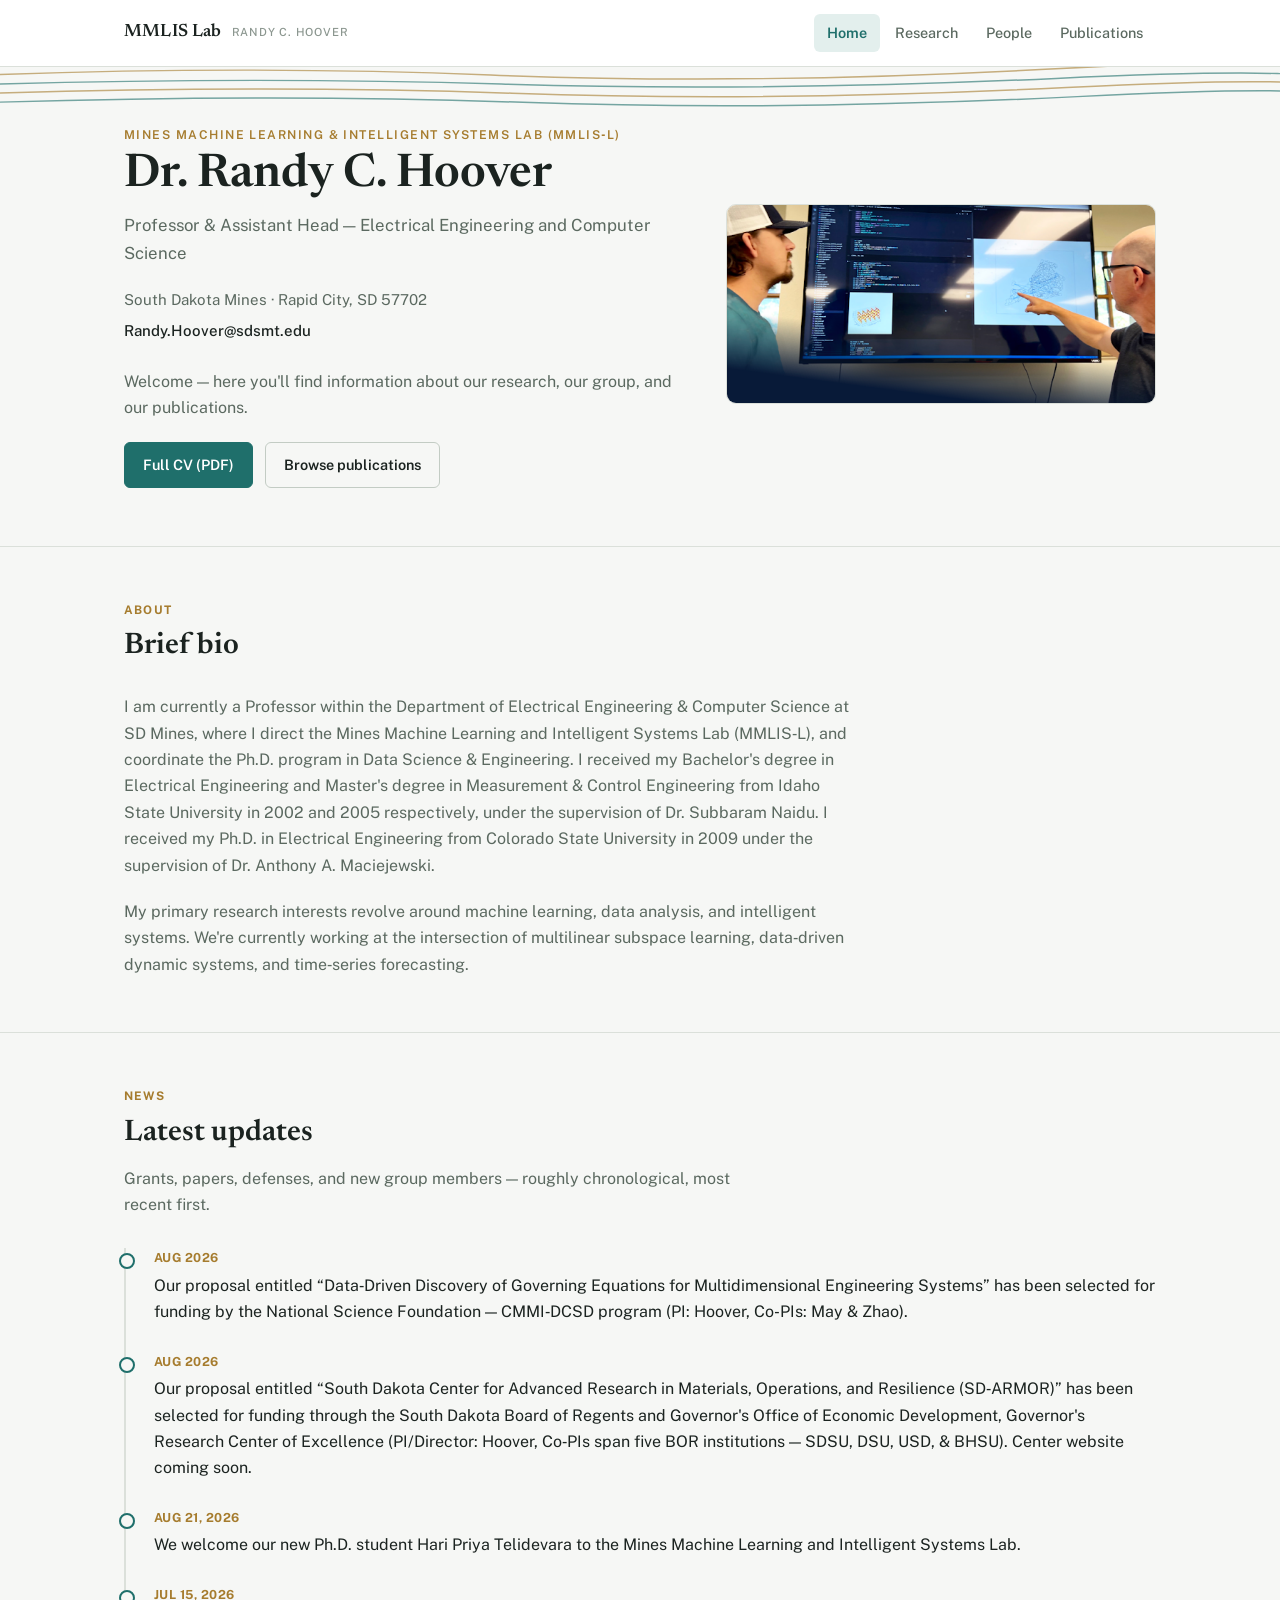
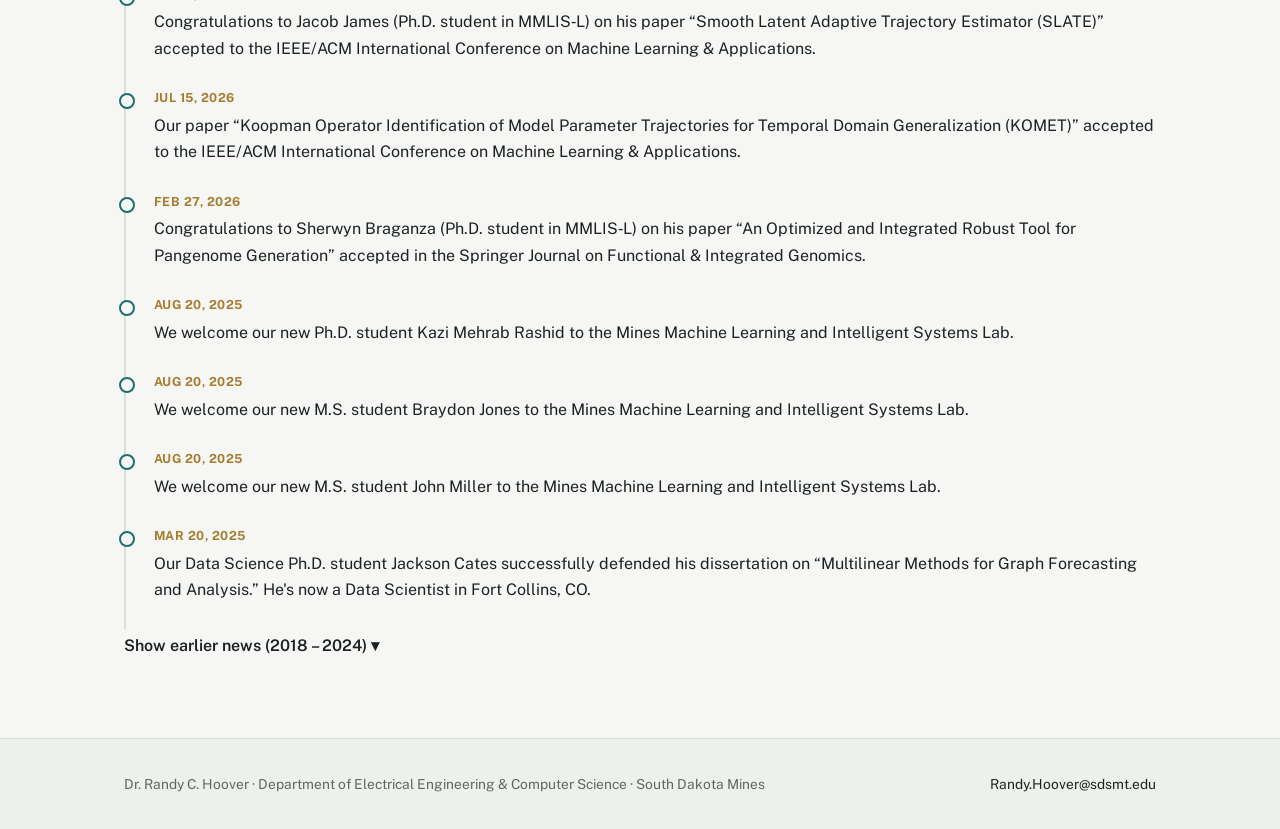
==== commit 3bfe074b: "Add files via upload" ====
--- a/index.html
+++ b/index.html
@@ -32,10 +32,10 @@
 
 <section class="hero">
   <svg class="hero-lines" viewBox="0 0 1200 420" preserveAspectRatio="none" aria-hidden="true">
-    <path d="M-40 14 Q220 -4 460 12 T980 4 T1260 16" fill="none" stroke="#a67c2e" stroke-width="1.3"/>
-    <path d="M-40 30 Q240 10 480 28 T1000 18 T1260 32" fill="none" stroke="#a67c2e" stroke-width="1.3"/>
-    <path d="M-40 396 Q260 414 520 400 T1040 408 T1260 394" fill="none" stroke="#1f6f6b" stroke-width="1.3"/>
-    <path d="M-40 410 Q280 424 540 412 T1060 420 T1260 408" fill="none" stroke="#1f6f6b" stroke-width="1.3"/>
+    <path d="M-40 8 Q220 -2 460 7 T980 2 T1260 9" fill="none" stroke="#a67c2e" stroke-width="1.3"/>
+    <path d="M-40 16 Q230 8 470 15 T990 10 T1260 17" fill="none" stroke="#1f6f6b" stroke-width="1.3"/>
+    <path d="M-40 24 Q240 15 480 23 T1000 18 T1260 25" fill="none" stroke="#a67c2e" stroke-width="1.3"/>
+    <path d="M-40 32 Q250 23 490 31 T1010 26 T1260 33" fill="none" stroke="#1f6f6b" stroke-width="1.3"/>
   </svg>
   <div class="wrap">
     <div>
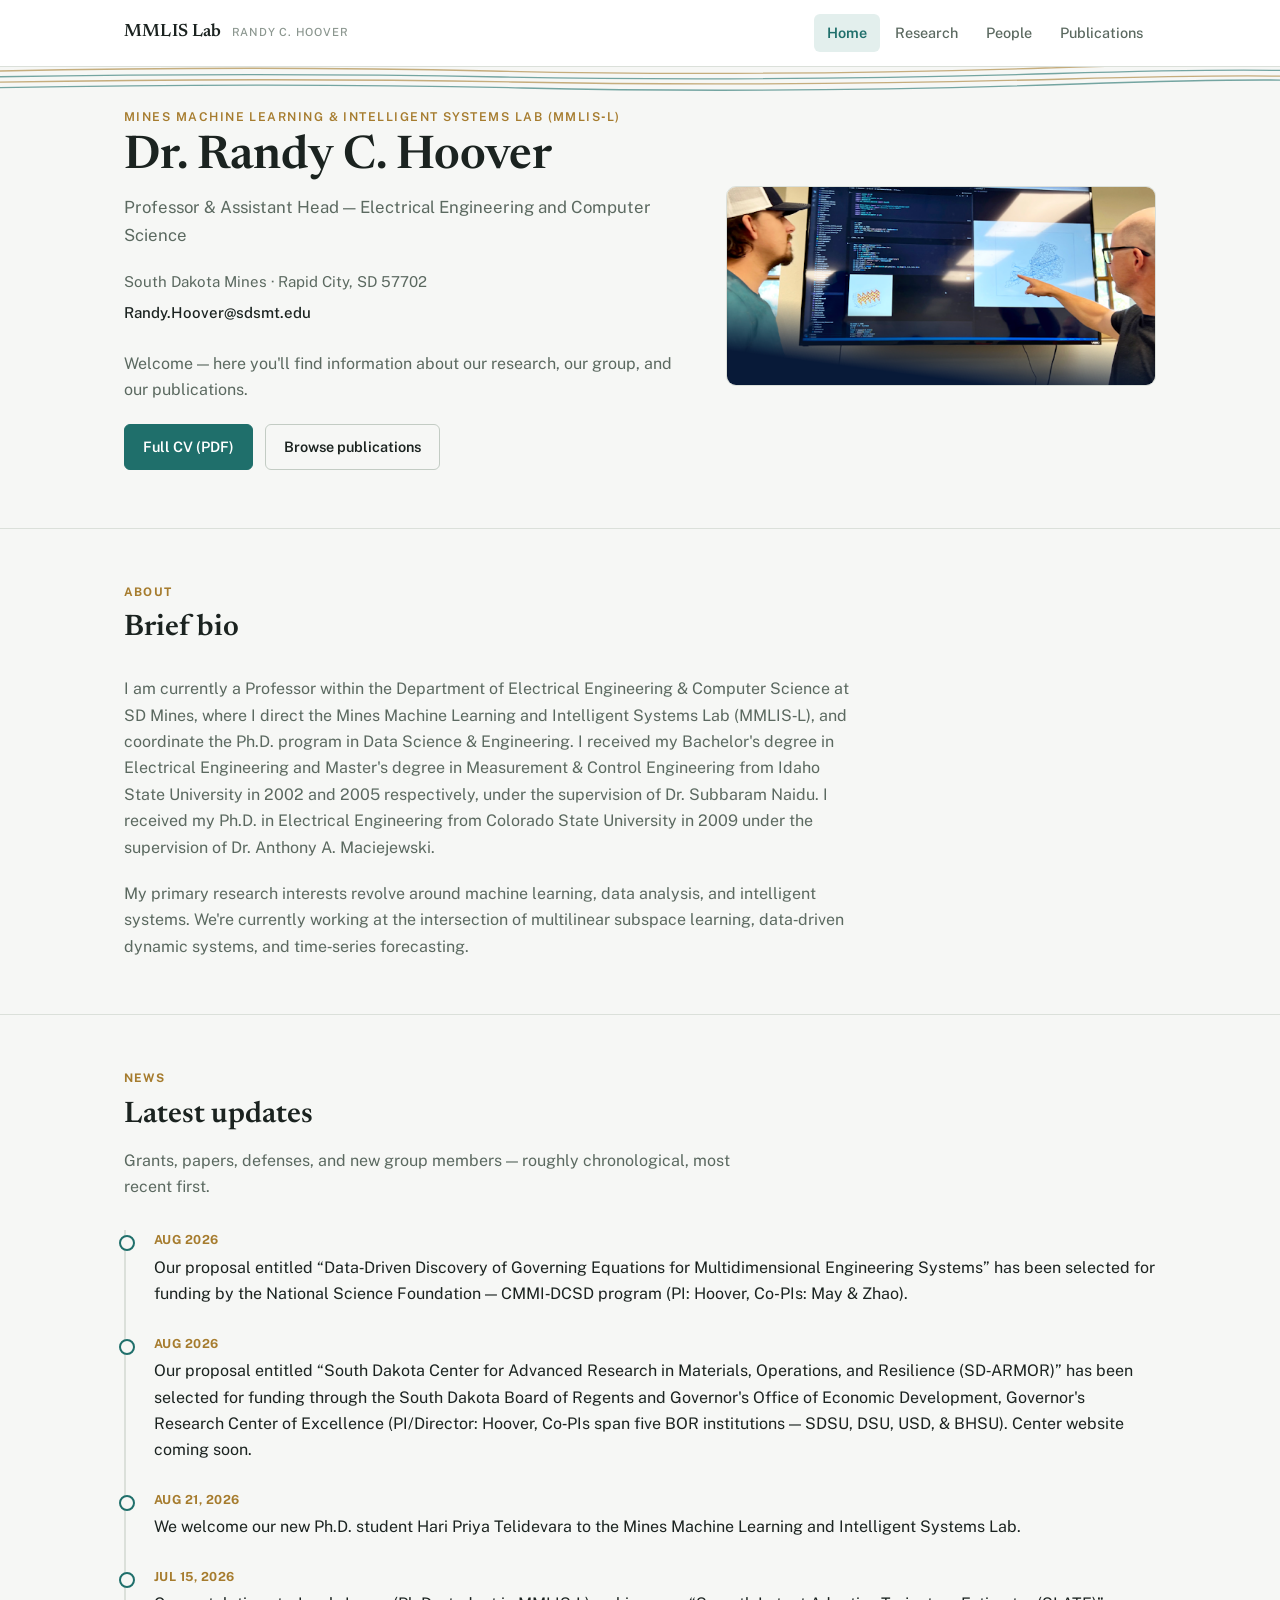
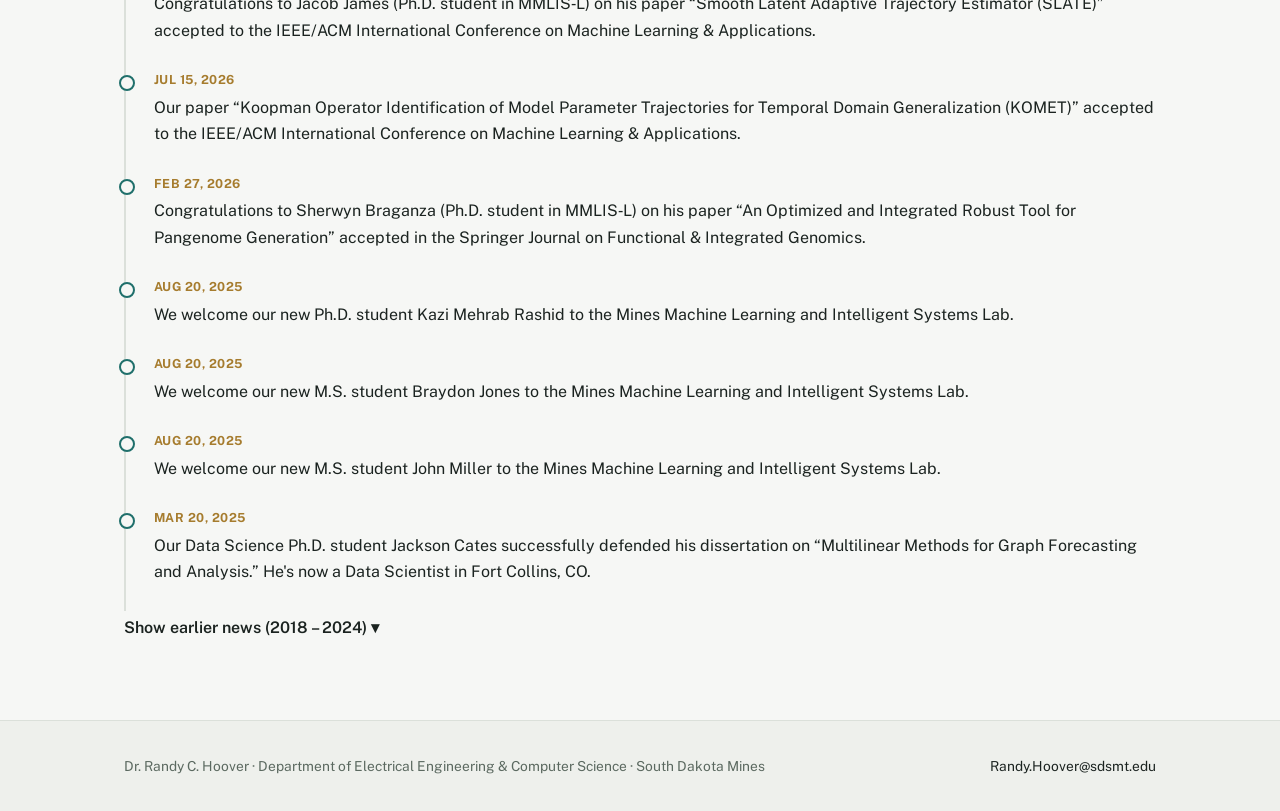
==== commit c1ad6f9f: "Add files via upload" ====
--- a/index.html
+++ b/index.html
@@ -31,11 +31,11 @@
 </header>
 
 <section class="hero">
-  <svg class="hero-lines" viewBox="0 0 1200 420" preserveAspectRatio="none" aria-hidden="true">
-    <path d="M-40 8 Q220 -2 460 7 T980 2 T1260 9" fill="none" stroke="#a67c2e" stroke-width="1.3"/>
-    <path d="M-40 16 Q230 8 470 15 T990 10 T1260 17" fill="none" stroke="#1f6f6b" stroke-width="1.3"/>
-    <path d="M-40 24 Q240 15 480 23 T1000 18 T1260 25" fill="none" stroke="#a67c2e" stroke-width="1.3"/>
-    <path d="M-40 32 Q250 23 490 31 T1010 26 T1260 33" fill="none" stroke="#1f6f6b" stroke-width="1.3"/>
+  <svg class="hero-lines" viewBox="0 0 1200 30" preserveAspectRatio="none" aria-hidden="true">
+    <path d="M-40 5 Q220 -2 460 4 T980 1 T1260 6" fill="none" stroke="#a67c2e" stroke-width="1.3"/>
+    <path d="M-40 10.5 Q230 5 470 10 T990 6.5 T1260 11" fill="none" stroke="#1f6f6b" stroke-width="1.3"/>
+    <path d="M-40 16 Q240 10 480 15 T1000 12 T1260 17" fill="none" stroke="#a67c2e" stroke-width="1.3"/>
+    <path d="M-40 21.5 Q250 15 490 21 T1010 17 T1260 22" fill="none" stroke="#1f6f6b" stroke-width="1.3"/>
   </svg>
   <div class="wrap">
     <div>
--- a/assets/css/style.css
+++ b/assets/css/style.css
@@ -133,16 +133,17 @@
 .hero {
   position: relative;
   background: var(--paper);
-  padding: 54px 0 58px;
+  padding: 36px 0 58px;
   overflow: hidden;
   border-bottom: 1px solid var(--line);
 }
 
 .hero-lines {
   position: absolute;
-  inset: 0;
+  top: 0;
+  left: 0;
   width: 100%;
-  height: 100%;
+  height: 30px;
   opacity: 0.6;
   pointer-events: none;
 }
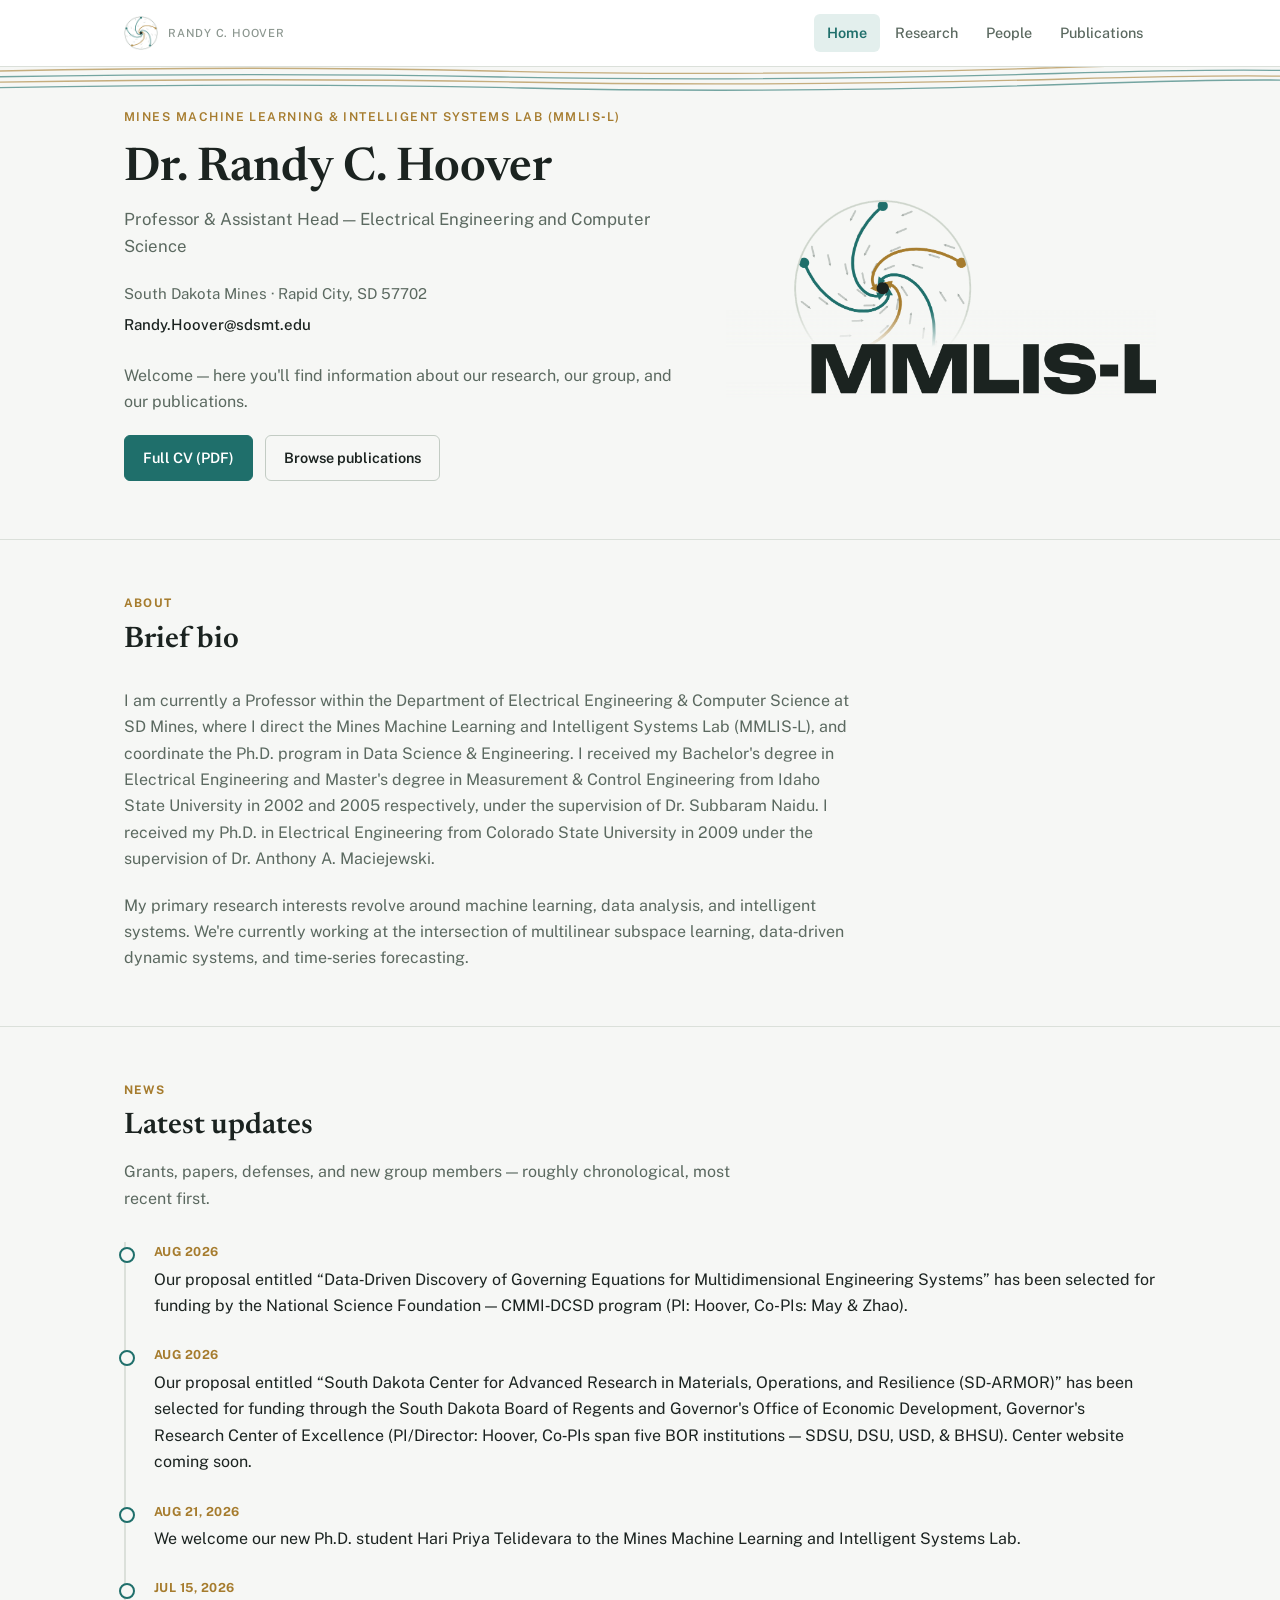
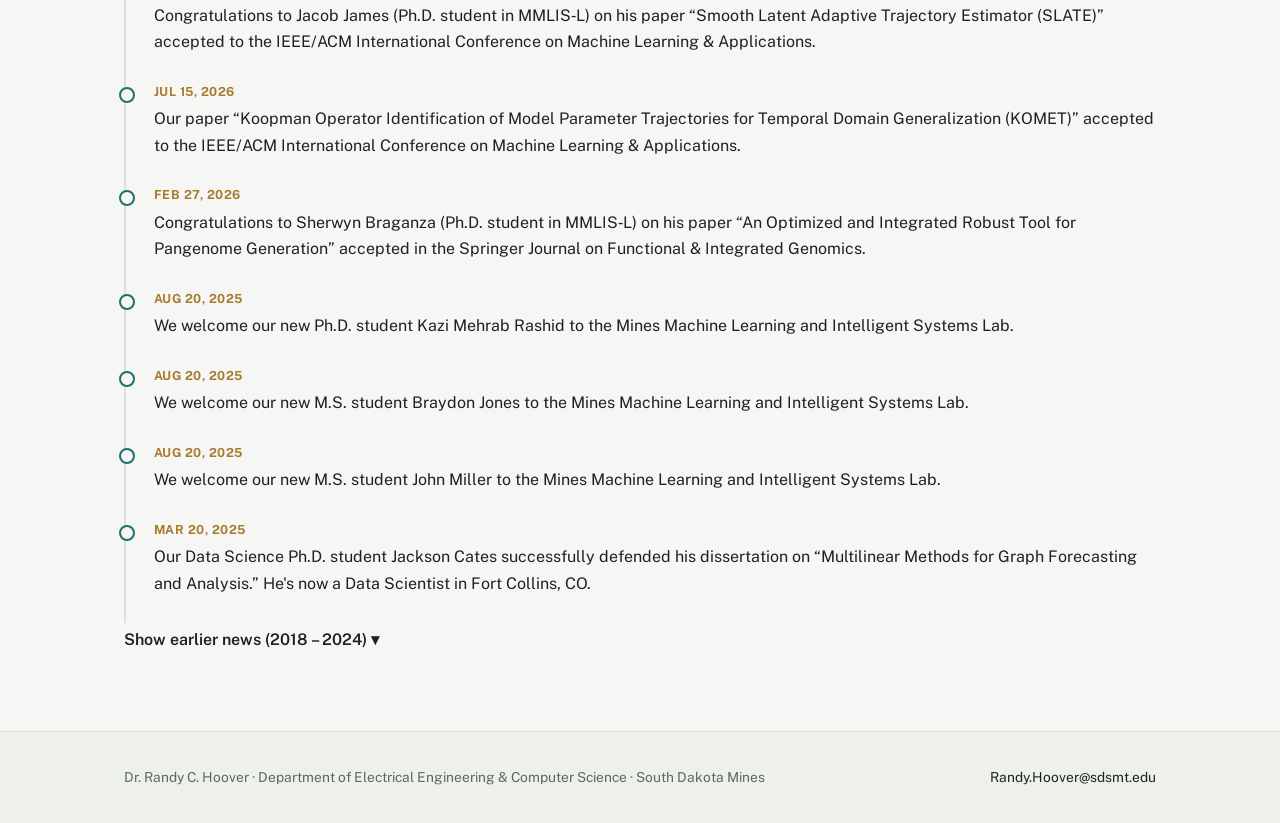
==== commit 2c024450: "Add files via upload New look and feel" ====
--- a/index.html
+++ b/index.html
@@ -18,7 +18,7 @@
 
 <header class="site-header">
   <div class="wrap">
-    <a class="brand" href="index.html">MMLIS Lab <small>Randy&nbsp;C.&nbsp;Hoover</small></a>
+    <a class="brand" href="index.html"><img src="assets/img/mmlis-mark.png" alt="MMLIS Lab" class="brand-mark"> <small>Randy&nbsp;C.&nbsp;Hoover</small></a>
     <nav class="primary-nav" aria-label="Primary">
       <ul>
         <li><a href="index.html" class="active">Home</a></li>
@@ -38,8 +38,13 @@
     <path d="M-40 21.5 Q250 15 490 21 T1010 17 T1260 22" fill="none" stroke="#1f6f6b" stroke-width="1.3"/>
   </svg>
   <div class="wrap">
-    <div>
+    <div class="hero-intro">
       <span class="hero-eyebrow">Mines Machine Learning &amp; Intelligent Systems Lab (MMLIS‑L)</span>
+    </div>
+    <div class="hero-photo">
+      <img src="assets/img/mmlis-logo.png" alt="MMLIS Lab logo mark.">
+    </div>
+    <div class="hero-content">
       <h1>Dr. Randy C. Hoover</h1>
       <p class="role">Professor &amp; Assistant Head — Electrical Engineering and Computer Science</p>
       <ul class="contact-list">
@@ -51,9 +56,6 @@
         <a class="btn" href="https://drive.google.com/file/d/1piktQqiR2NVhsO9pKw21LPVmh0MxeNU4/view?usp=share_link" target="_blank" rel="noopener">Full CV (PDF)</a>
         <a class="btn ghost" href="publications.html">Browse publications</a>
       </div>
-    </div>
-    <div class="hero-photo">
-      <img src="assets/img/team-photo.png" alt="Dr. Hoover and a graduate student reviewing research code and a graph visualization on a monitor.">
     </div>
   </div>
 </section>
--- a/assets/css/style.css
+++ b/assets/css/style.css
@@ -79,13 +79,19 @@
 
 .brand {
   display: flex;
-  align-items: baseline;
+  align-items: center;
   gap: 10px;
   color: var(--ink);
   font-family: "Newsreader", Georgia, serif;
   font-size: 1.12rem;
   font-weight: 600;
   letter-spacing: 0.01em;
+}
+
+.brand-mark {
+  height: 34px;
+  width: auto;
+  display: block;
 }
 
 .brand small {
@@ -152,11 +158,19 @@
   position: relative;
   display: grid;
   grid-template-columns: 1.3fr 1fr;
-  gap: 44px;
+  grid-template-areas:
+    "intro   photo"
+    "content photo";
+  column-gap: 44px;
+  row-gap: 0;
   align-items: center;
 }
 
+.hero-intro { grid-area: intro; }
+.hero-content { grid-area: content; }
+
 .hero-eyebrow {
+  display: inline-block;
   text-transform: uppercase;
   letter-spacing: 0.12em;
   font-size: 0.76rem;
@@ -209,14 +223,11 @@
 .btn.ghost:hover { background: var(--paper-2); border-color: var(--ink-faint); color: var(--ink); }
 
 .hero-photo {
+  grid-area: photo;
   position: relative;
-  border-radius: var(--radius);
-  overflow: hidden;
-  border: 1px solid var(--line);
-  background: var(--surface);
-}
-
-.hero-photo img { width: 100%; height: 100%; object-fit: cover; }
+}
+
+.hero-photo img { width: 100%; height: 100%; object-fit: contain; display: block; }
 
 /* ---------- sections ---------- */
 
@@ -462,8 +473,15 @@
 /* ---------- responsive ---------- */
 
 @media (max-width: 860px) {
-  .hero .wrap { grid-template-columns: 1fr; }
-  .hero-photo { max-width: 420px; }
+  .hero .wrap {
+    grid-template-columns: 1fr;
+    grid-template-areas:
+      "intro"
+      "photo"
+      "content";
+    row-gap: 20px;
+  }
+  .hero-photo { max-width: 420px; margin: 0 auto; }
   .project-card { grid-template-columns: 1fr; }
   .project-icon { width: 68px; height: 68px; }
   .project-icon svg { width: 36px; height: 36px; }
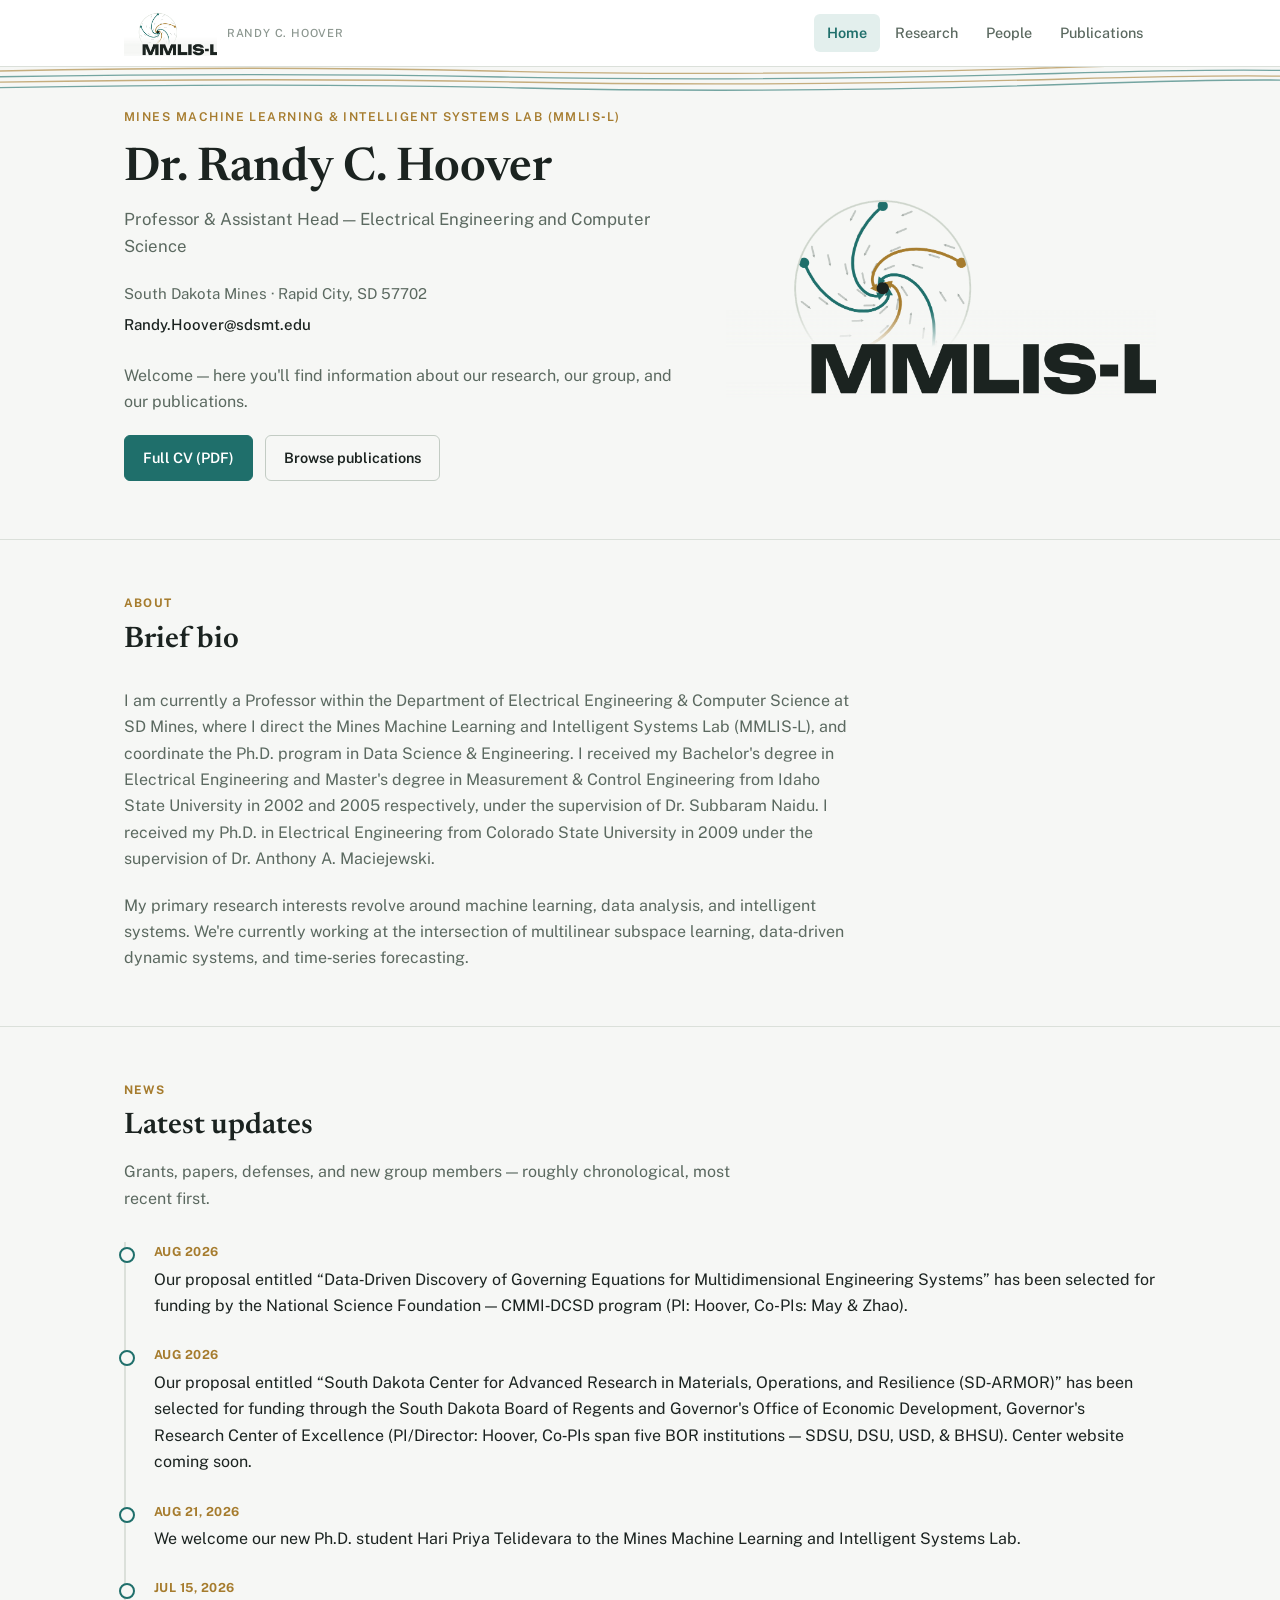
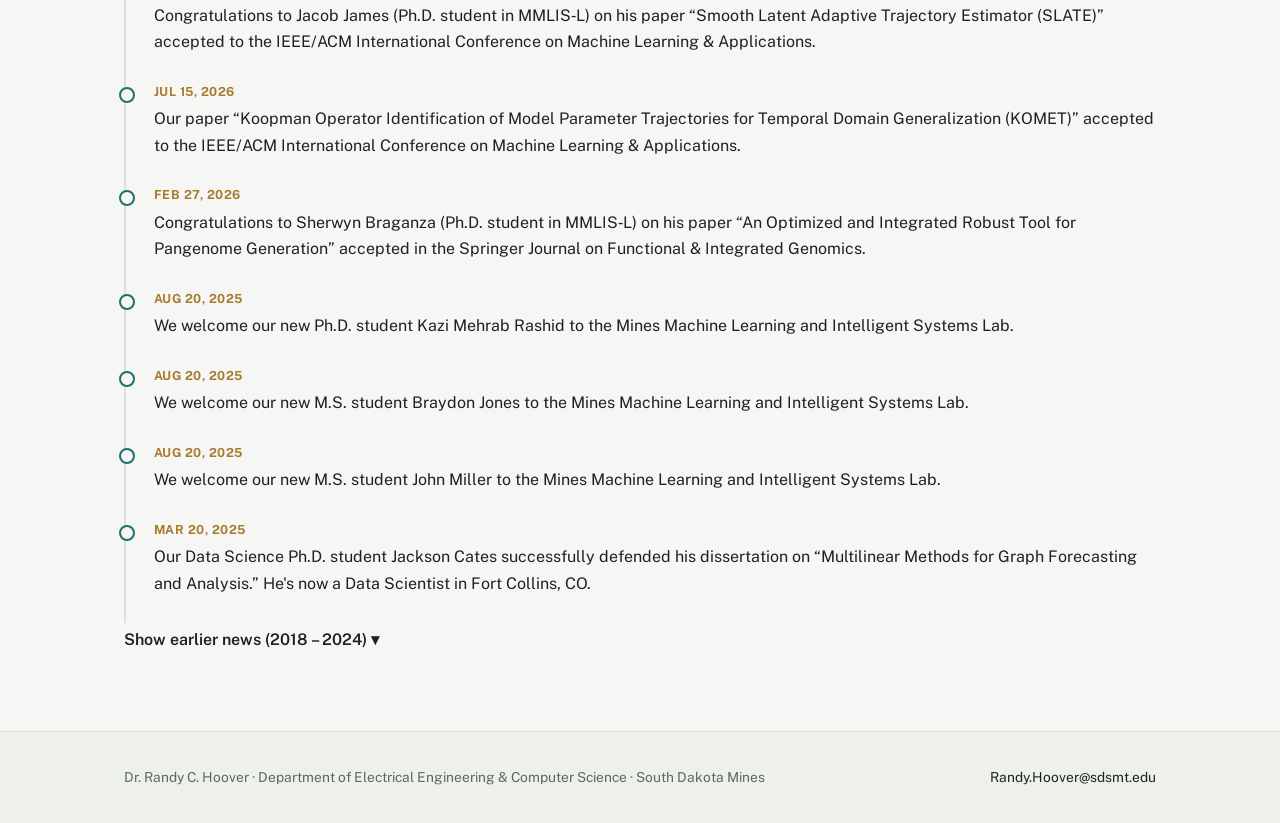
==== commit d9efdb84: "Add files via upload" ====
--- a/index.html
+++ b/index.html
@@ -18,7 +18,7 @@
 
 <header class="site-header">
   <div class="wrap">
-    <a class="brand" href="index.html"><img src="assets/img/mmlis-mark.png" alt="MMLIS Lab" class="brand-mark"> <small>Randy&nbsp;C.&nbsp;Hoover</small></a>
+    <a class="brand" href="index.html"><img src="assets/img/mmlis-logo.png" alt="MMLIS Lab" class="brand-mark"> <small>Randy&nbsp;C.&nbsp;Hoover</small></a>
     <nav class="primary-nav" aria-label="Primary">
       <ul>
         <li><a href="index.html" class="active">Home</a></li>
--- a/assets/css/style.css
+++ b/assets/css/style.css
@@ -89,7 +89,7 @@
 }
 
 .brand-mark {
-  height: 34px;
+  height: 46px;
   width: auto;
   display: block;
 }
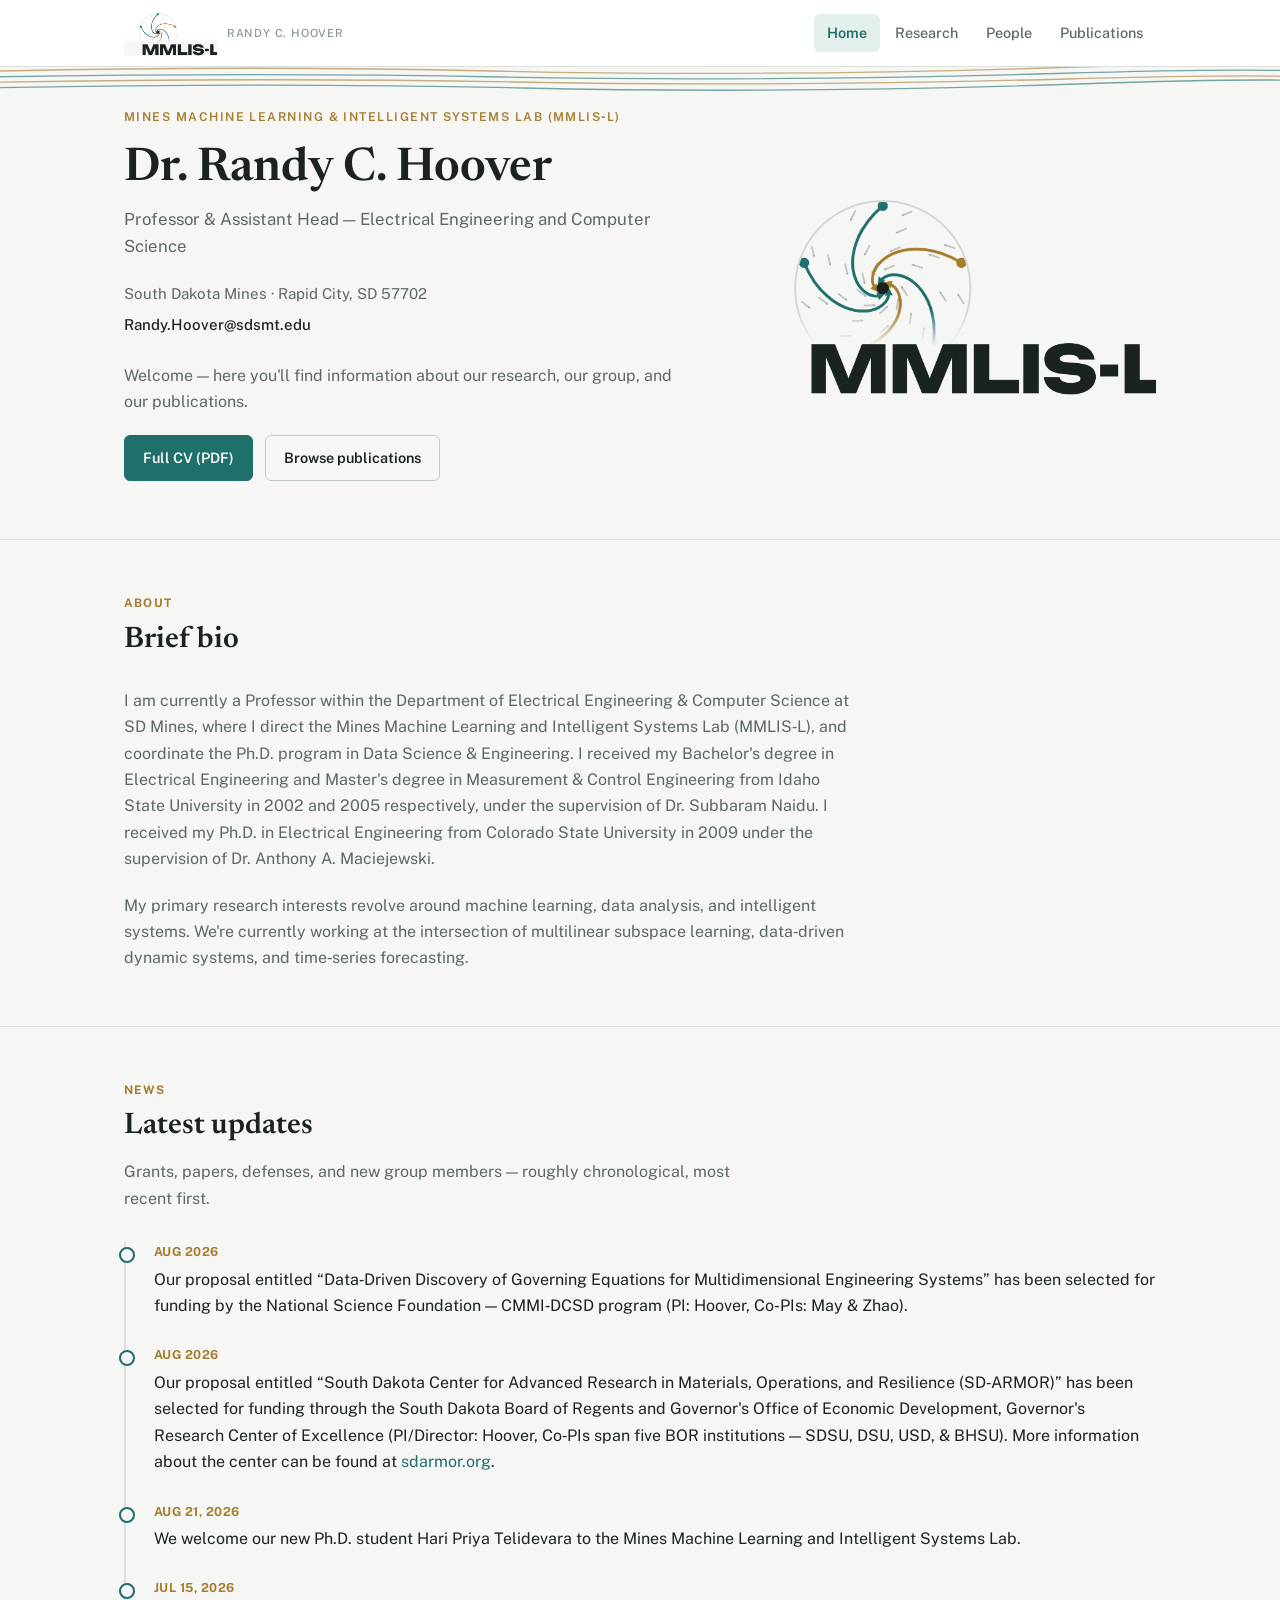
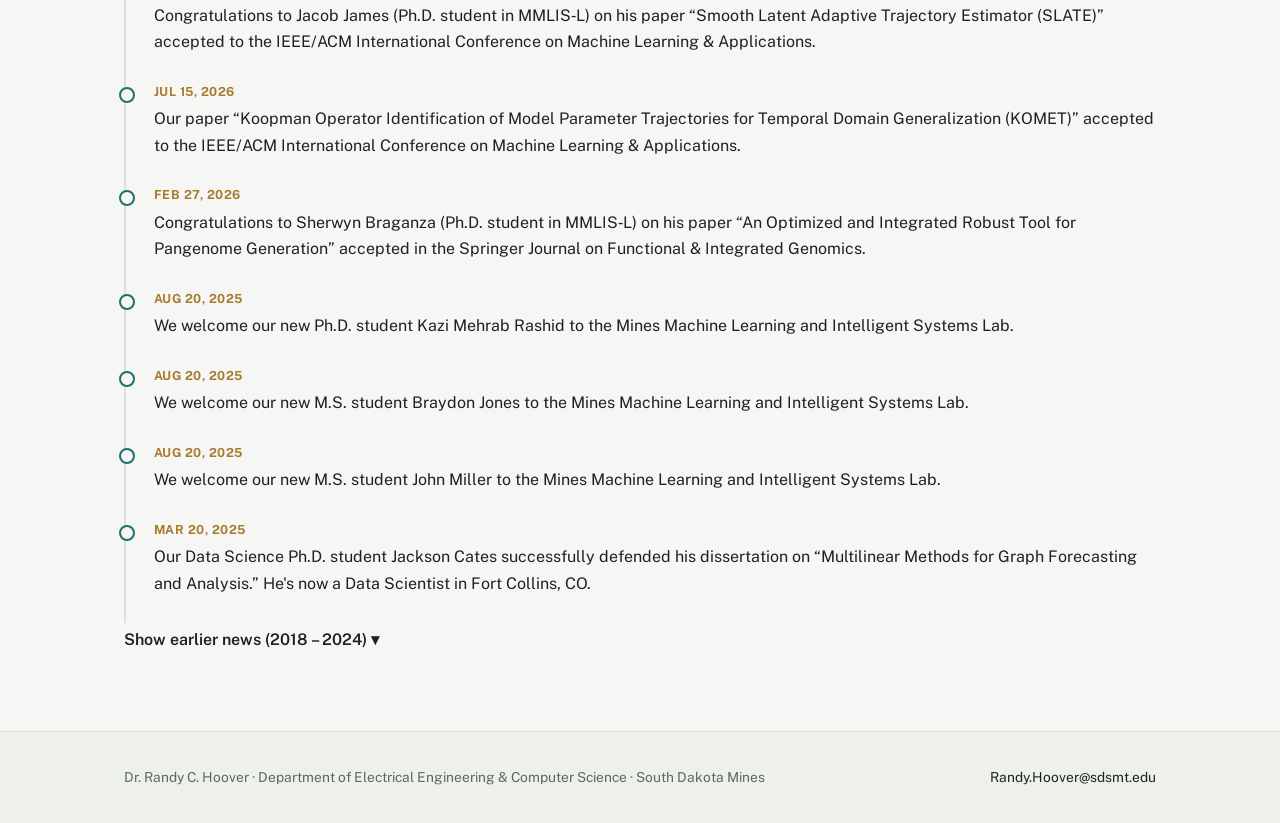
==== commit cf5007f1: "Add files via upload" ====
--- a/index.html
+++ b/index.html
@@ -5,10 +5,10 @@
 <meta name="viewport" content="width=device-width, initial-scale=1.0">
 <title>Randy C. Hoover — Machine Learning &amp; Data Science</title>
 <meta name="description" content="Dr. Randy C. Hoover, Professor of Electrical Engineering &amp; Computer Science at South Dakota Mines, directs the Mines Machine Learning and Intelligent Systems Lab (MMLIS-L).">
-<link rel="icon" href="assets/img/favicon.ico" sizes="any">
-<link rel="icon" type="image/png" sizes="32x32" href="assets/img/favicon-32.png">
-<link rel="icon" type="image/png" sizes="192x192" href="assets/img/favicon-192.png">
-<link rel="apple-touch-icon" href="assets/img/apple-touch-icon.png">
+<link rel="icon" href="assets/img/favicon.ico?v=2" sizes="any">
+<link rel="icon" type="image/png" sizes="32x32" href="assets/img/favicon-32.png?v=2">
+<link rel="icon" type="image/png" sizes="192x192" href="assets/img/favicon-192.png?v=2">
+<link rel="apple-touch-icon" href="assets/img/apple-touch-icon.png?v=2">
 <link rel="preconnect" href="https://fonts.googleapis.com">
 <link rel="preconnect" href="https://fonts.gstatic.com" crossorigin>
 <link href="https://fonts.googleapis.com/css2?family=Public+Sans:wght@400;500;600;700&family=Newsreader:opsz,wght@6..72,500;6..72,600;6..72,700&display=swap" rel="stylesheet">
@@ -85,7 +85,7 @@
 
       <ol class="timeline" reversed>
         <li><span class="date">Aug 2026</span><p class="entry">Our proposal entitled &ldquo;Data‑Driven Discovery of Governing Equations for Multidimensional Engineering Systems&rdquo; has been selected for funding by the National Science Foundation — CMMI‑DCSD program (PI: Hoover, Co‑PIs: May &amp; Zhao).</p></li>
-        <li><span class="date">Aug 2026</span><p class="entry">Our proposal entitled &ldquo;South Dakota Center for Advanced Research in Materials, Operations, and Resilience (SD‑ARMOR)&rdquo; has been selected for funding through the South Dakota Board of Regents and Governor's Office of Economic Development, Governor's Research Center of Excellence (PI/Director: Hoover, Co‑PIs span five BOR institutions — SDSU, DSU, USD, &amp; BHSU). Center website coming soon.</p></li>
+        <li><span class="date">Aug 2026</span><p class="entry">Our proposal entitled &ldquo;South Dakota Center for Advanced Research in Materials, Operations, and Resilience (SD‑ARMOR)&rdquo; has been selected for funding through the South Dakota Board of Regents and Governor's Office of Economic Development, Governor's Research Center of Excellence (PI/Director: Hoover, Co‑PIs span five BOR institutions — SDSU, DSU, USD, &amp; BHSU). More information about the center can be found at <a href="https://sdarmor.org" target="_blank" rel="noopener">sdarmor.org</a>.</p></li>
         <li><span class="date">Aug 21, 2026</span><p class="entry">We welcome our new Ph.D. student Hari Priya Telidevara to the Mines Machine Learning and Intelligent Systems Lab.</p></li>
         <li><span class="date">Jul 15, 2026</span><p class="entry">Congratulations to Jacob James (Ph.D. student in MMLIS‑L) on his paper &ldquo;Smooth Latent Adaptive Trajectory Estimator (SLATE)&rdquo; accepted to the IEEE/ACM International Conference on Machine Learning &amp; Applications.</p></li>
         <li><span class="date">Jul 15, 2026</span><p class="entry">Our paper &ldquo;Koopman Operator Identification of Model Parameter Trajectories for Temporal Domain Generalization (KOMET)&rdquo; accepted to the IEEE/ACM International Conference on Machine Learning &amp; Applications.</p></li>
